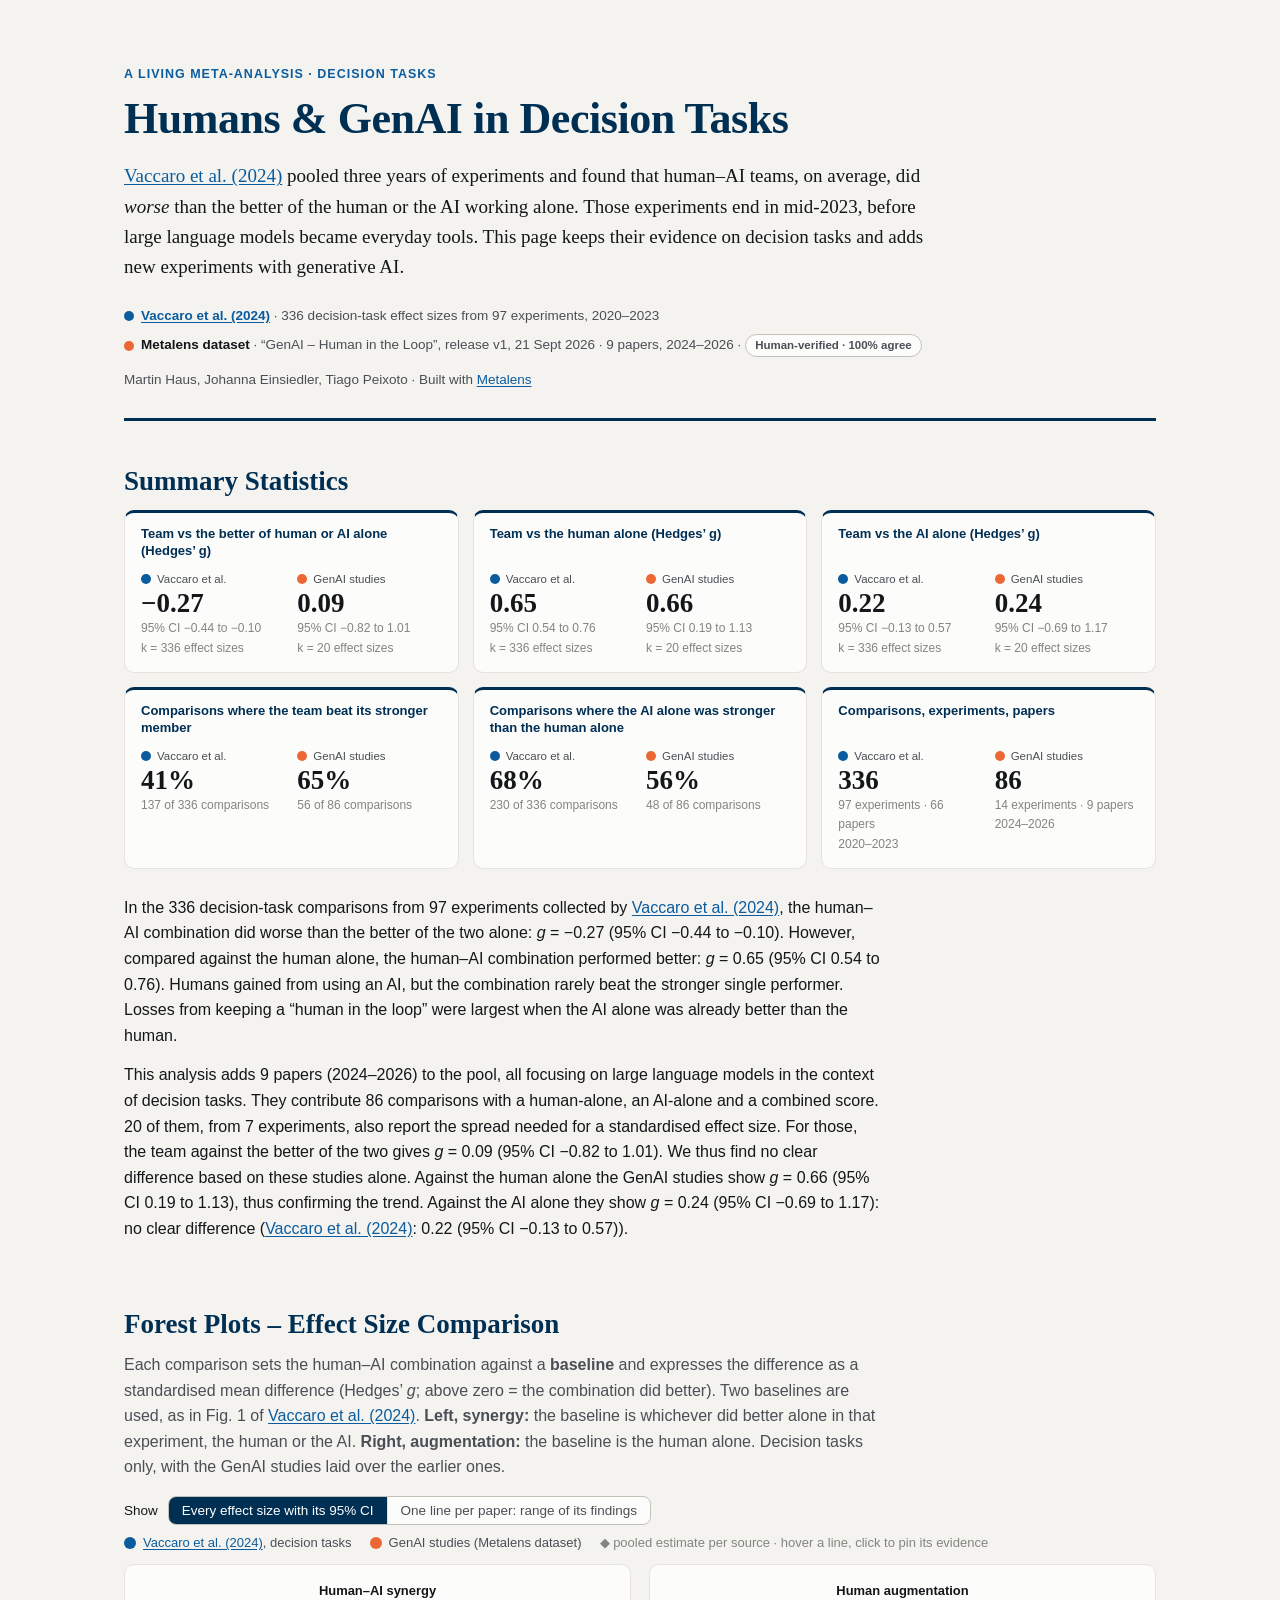
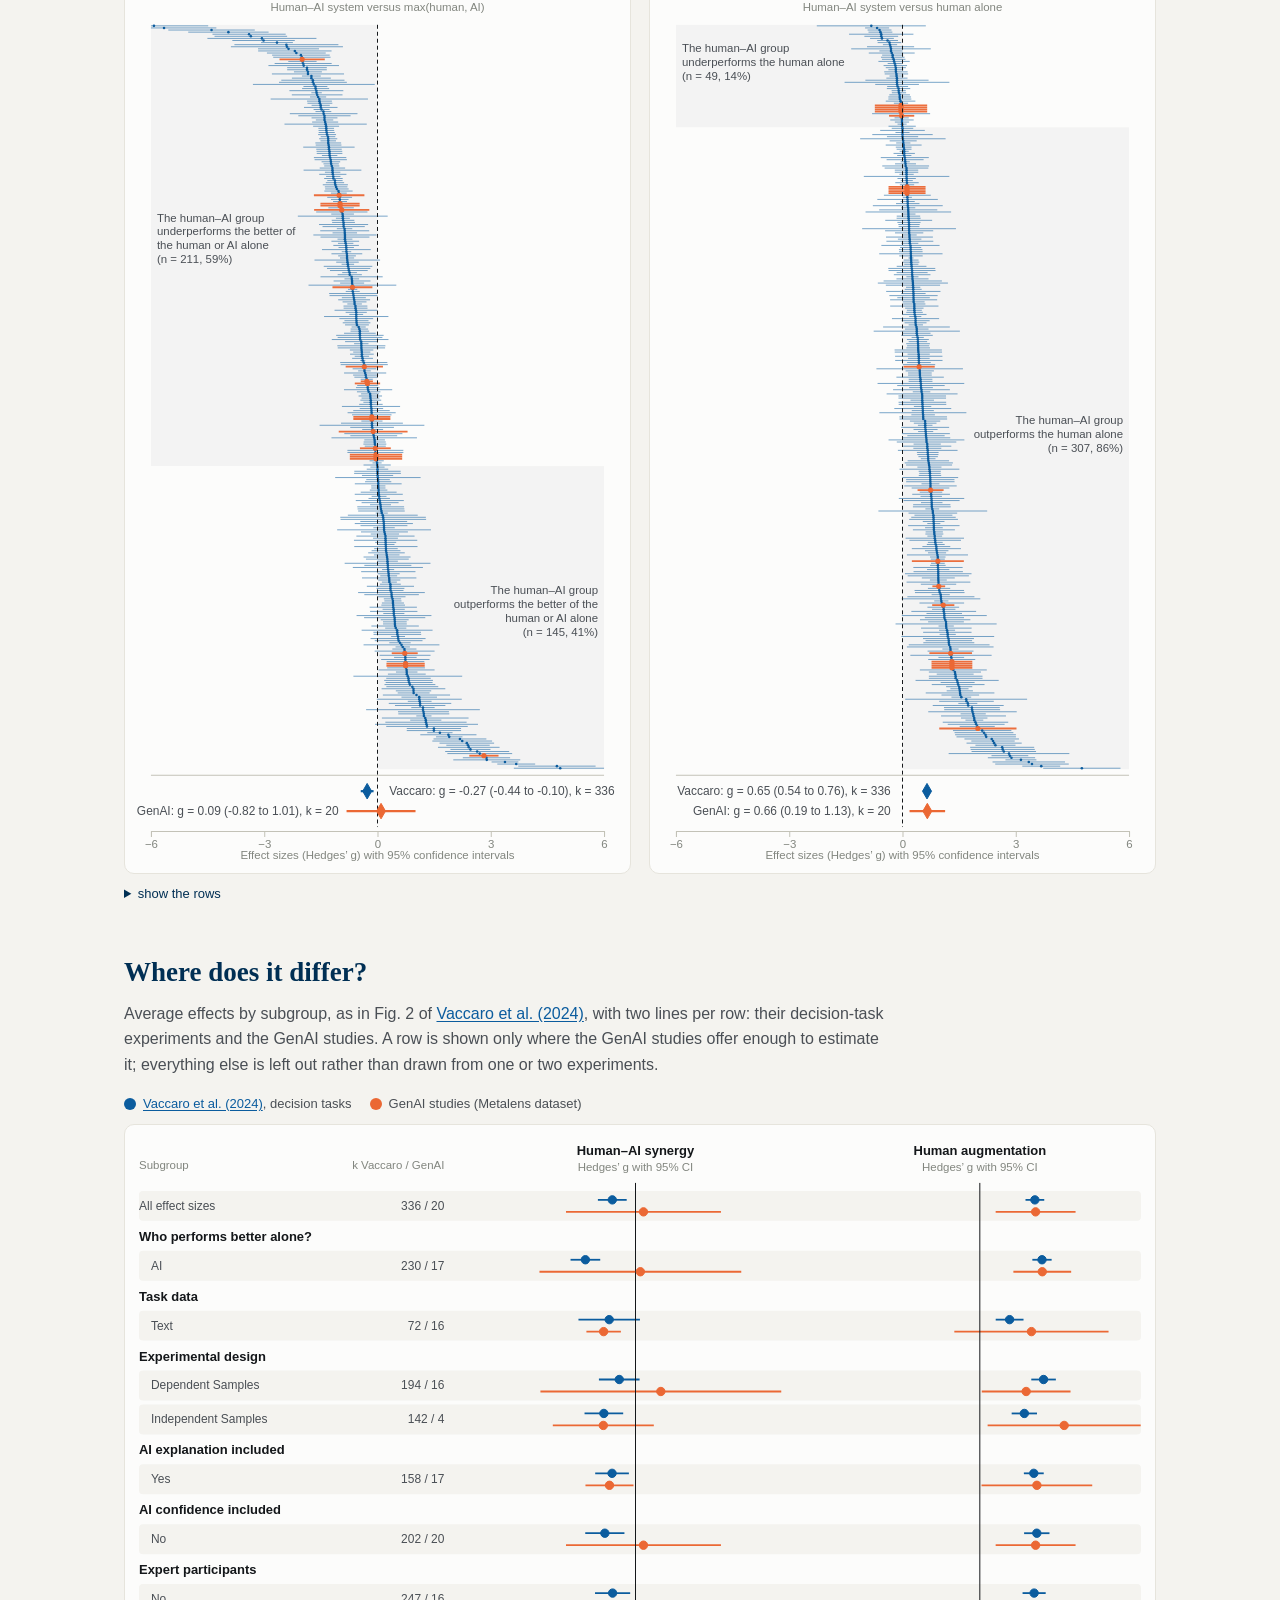
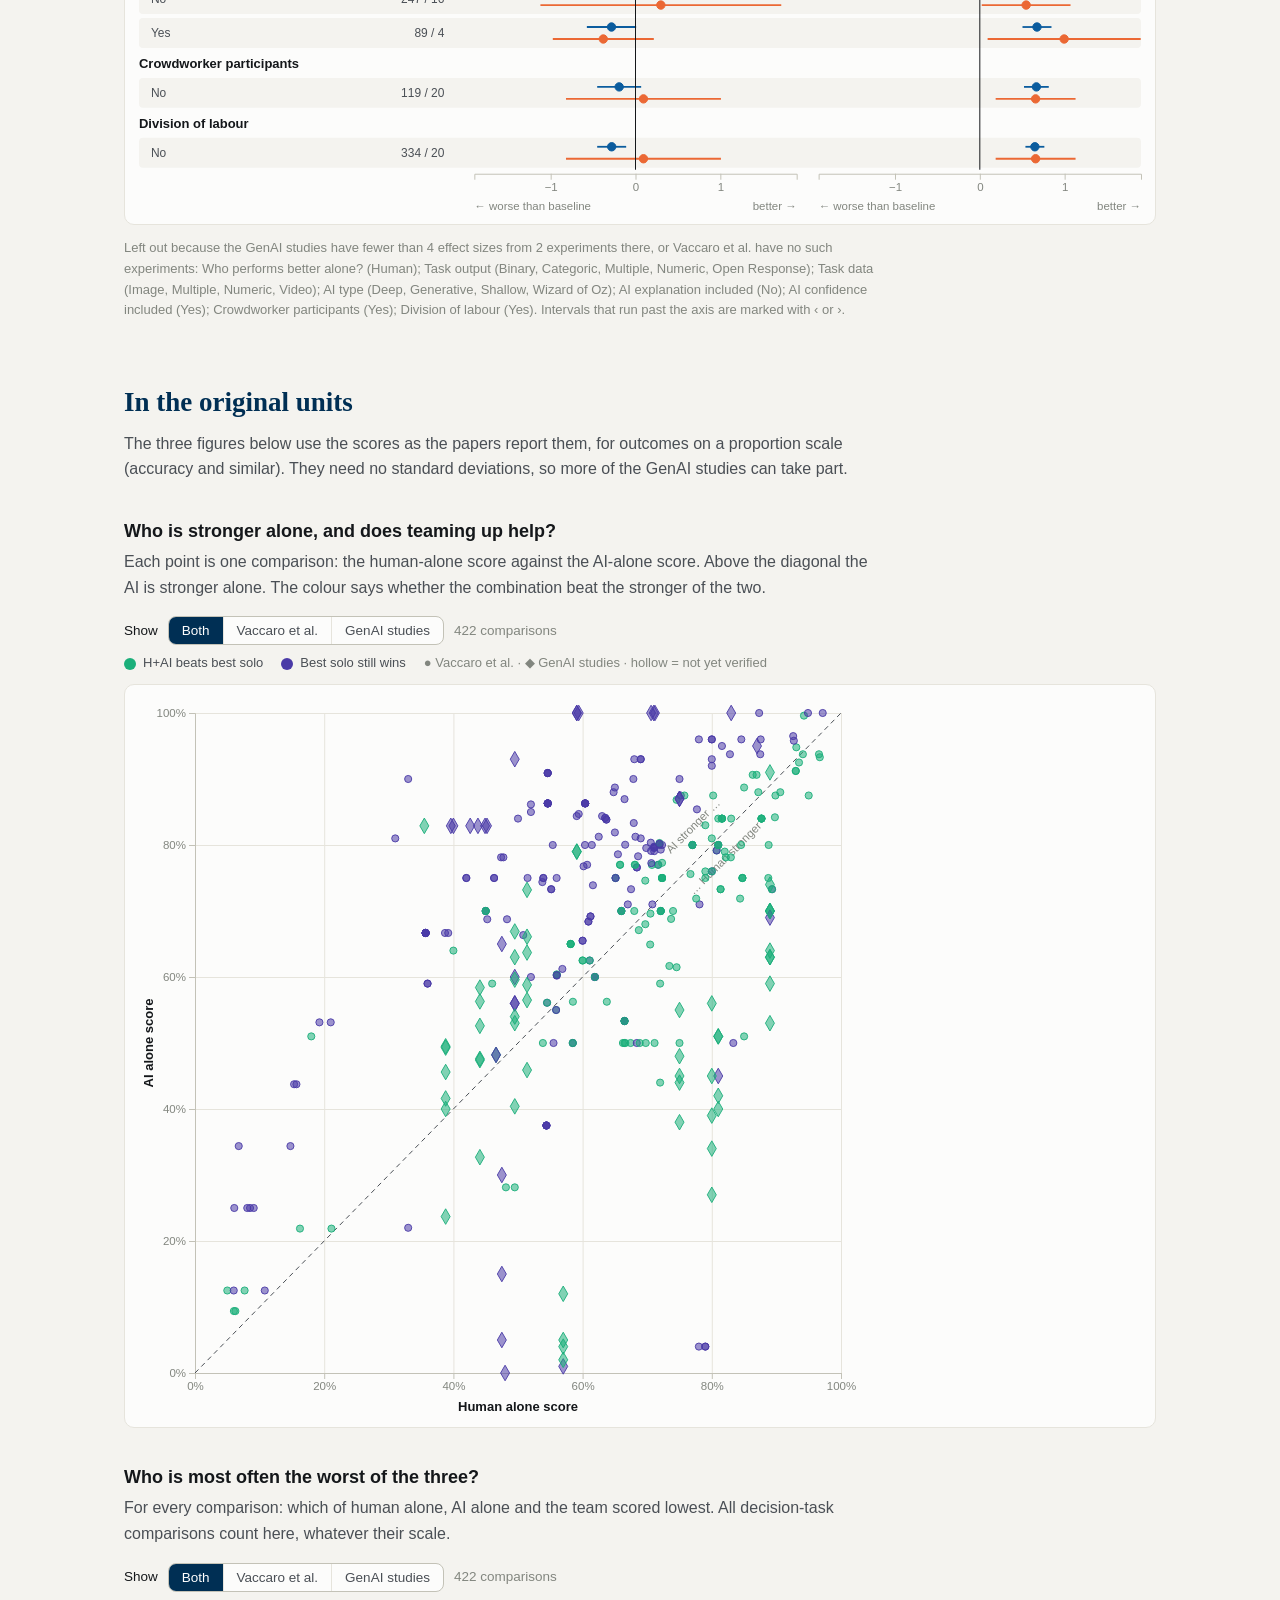
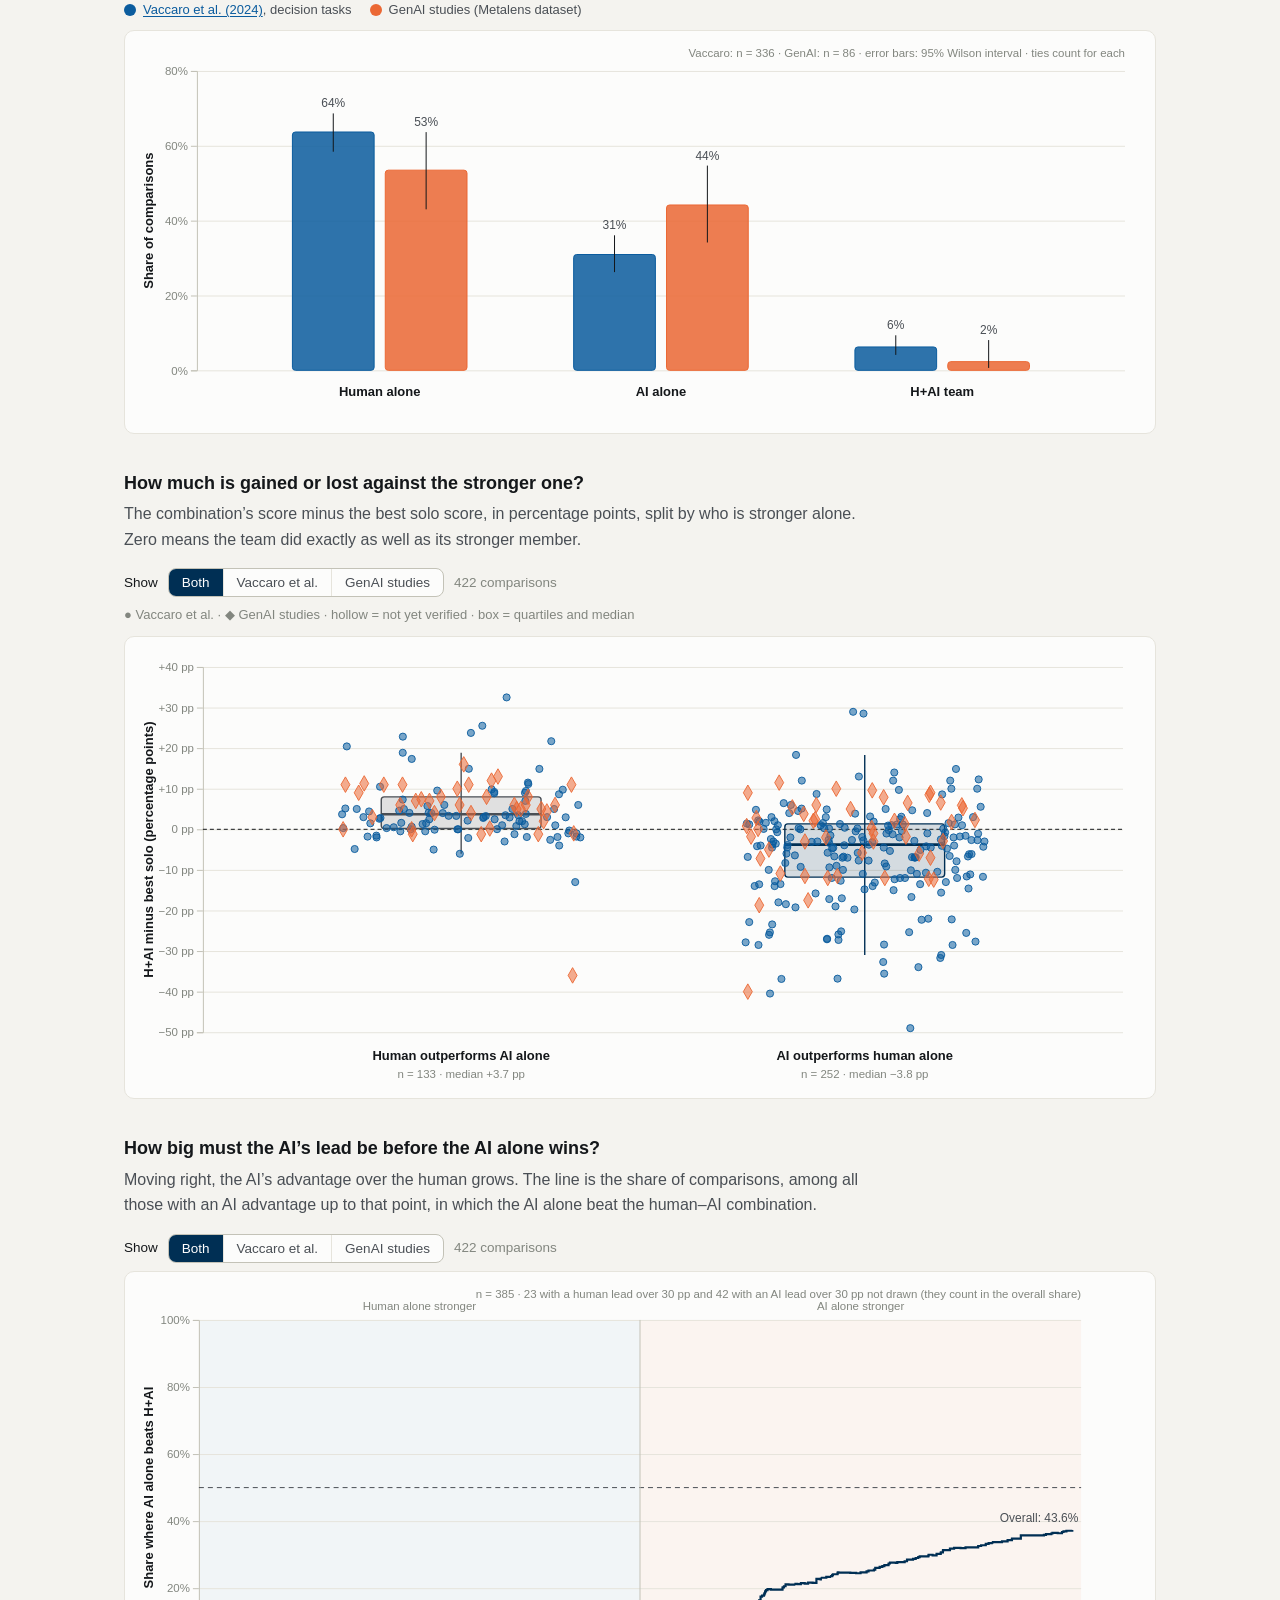
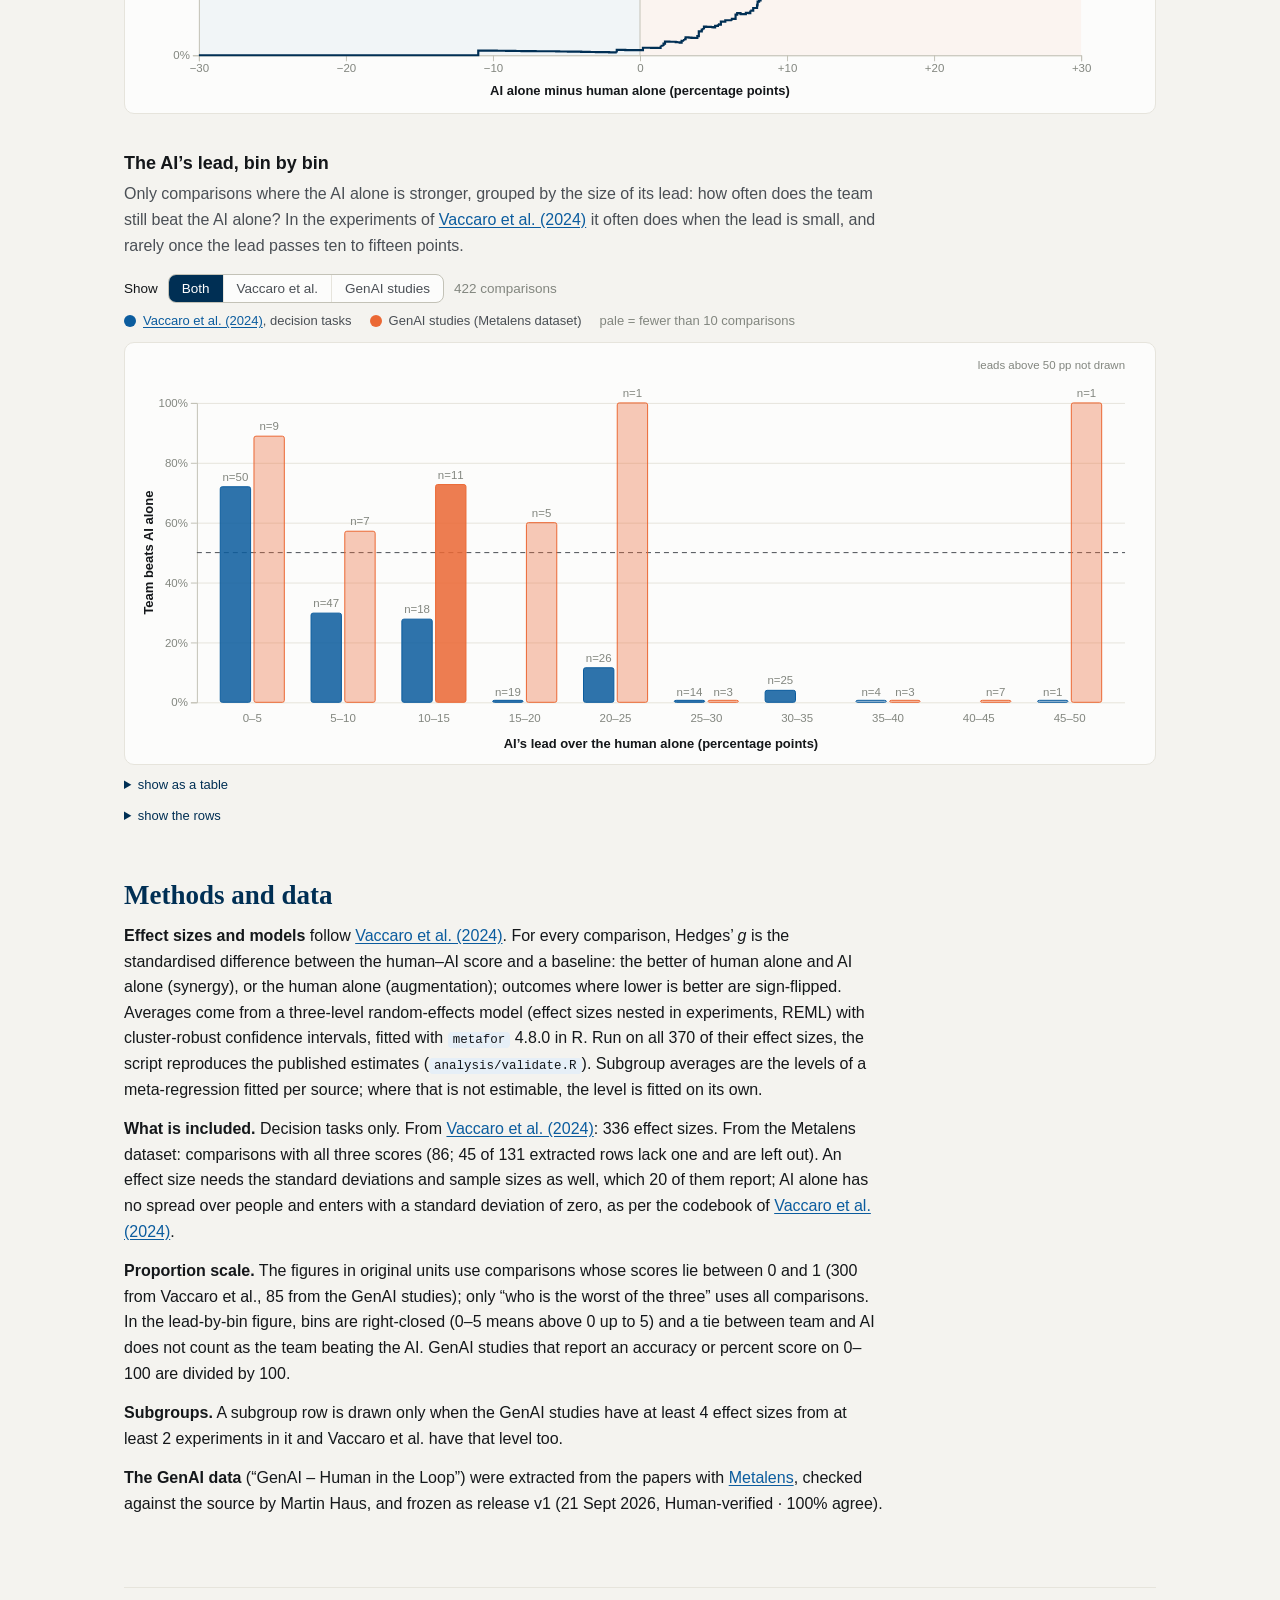
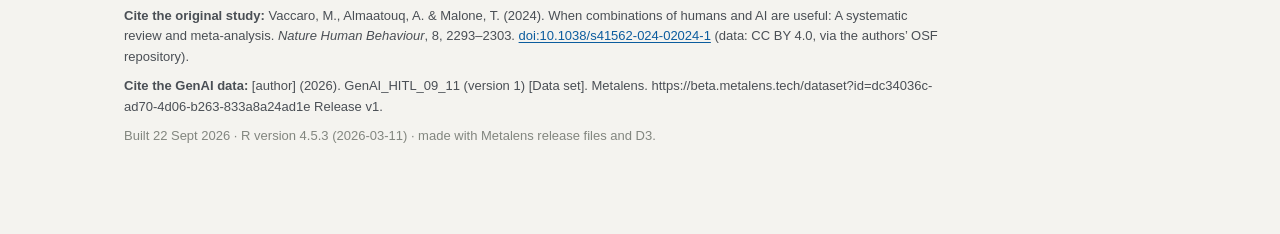
==== index.html @ 3b284c37 "Humans & GenAI in Decision Tasks: living extension of Vaccaro et al. (2024) Static page over a Metal" ====
<!doctype html>
<html lang="en">
<head>
  <meta charset="utf-8"/>
  <meta name="viewport" content="width=device-width, initial-scale=1"/>
  <title>Humans & GenAI in Decision Tasks: a living meta-analysis</title>
  <meta name="description" content="A living extension of Vaccaro, Almaatouq and Malone (2024): when do human–AI combinations beat humans or AI alone in decision tasks?"/>
  <link rel="icon" href="data:,"/>
  <link rel="stylesheet" href="css/style.css"/>
  <script src="lib/d3.v7.min.js"></script>
</head>
<body>
  <main class="page">
    <header class="hero">
      <p class="kicker">A living meta-analysis · decision tasks</p>
      <h1>Humans &amp; GenAI in Decision Tasks</h1>
      <p class="lede"><a href="https://doi.org/10.1038/s41562-024-02024-1" target="_blank" rel="noopener">Vaccaro, Almaatouq and Malone (2024)</a> pooled three years of experiments and found that human–AI teams, on average, did <em>worse</em> than the better of the human or the AI working alone. Those experiments end in mid-2023, before large language models became everyday tools. This page keeps their evidence on decision tasks and adds new experiments with generative AI.</p>
      <div class="dataline" id="dataline"></div>
      <p class="byline" id="byline"></p>
    </header>

    <section id="summary"><h2>Summary Statistics</h2><div class="tiles" id="tiles"></div><div class="prose" id="summary-text"></div></section>

    <section id="sec-forest">
      <h2>Forest Plots – Effect Size Comparison</h2>
      <p class="prose" id="forest-intro"></p>
      <div class="control" id="forest-mode"></div>
      <div class="legend" id="forest-legend"></div>
      <div class="two" id="forest"></div>
      <div id="forest-panel"></div><details class="rows"><summary>show the rows</summary><div id="forest-table"></div></details>
    </section>

    <section id="sec-sub">
      <h2>Where does it differ?</h2>
      <p class="prose">Average effects by subgroup, as in Fig. 2 of <span data-vac></span>, with two lines per row: their decision-task experiments and the GenAI studies. A row is shown only where the GenAI studies offer enough to estimate it; everything else is left out rather than drawn from one or two experiments.</p>
      <div class="legend" id="sub-legend"></div>
      <div id="subgroups"></div><p class="note" id="sub-note"></p>
    </section>

    <section id="sec-desc">
      <h2>In the original units</h2>
      <p class="prose">The three figures below use the scores as the papers report them, for outcomes on a proportion scale (accuracy and similar). They need no standard deviations, so more of the GenAI studies can take part.</p>
      <h3>Who is stronger alone, and does teaming up help?</h3>
      <p class="prose">Each point is one comparison: the human-alone score against the AI-alone score. Above the diagonal the AI is stronger alone. The colour says whether the combination beat the stronger of the two.</p>
      <div class="control" data-source-control></div>
      <div class="legend" id="scatter-legend"></div><div id="scatter"></div><div id="scatter-panel"></div>

      <h3>Who is most often the worst of the three?</h3>
      <p class="prose">For every comparison: which of human alone, AI alone and the team scored lowest. All decision-task comparisons count here, whatever their scale.</p>
      <div class="control" data-source-control></div>
      <div class="legend" id="worst-legend"></div><div id="worst"></div>

      <h3>How much is gained or lost against the stronger one?</h3>
      <p class="prose">The combination’s score minus the best solo score, in percentage points, split by who is stronger alone. Zero means the team did exactly as well as its stronger member.</p>
      <div class="control" data-source-control></div>
      <div class="legend" id="margin-legend"></div><div id="margin"></div><div id="margin-panel"></div>

      <h3>How big must the AI’s lead be before the AI alone wins?</h3>
      <p class="prose">Moving right, the AI’s advantage over the human grows. The line is the share of comparisons, among all those with an AI advantage up to that point, in which the AI alone beat the human–AI combination.</p>
      <div class="control" data-source-control></div>
      <div id="threshold"></div>

      <h3>The AI’s lead, bin by bin</h3>
      <p class="prose">Only comparisons where the AI alone is stronger, grouped by the size of its lead: how often does the team still beat the AI alone? In the experiments of <span data-vac></span> it often does when the lead is small, and rarely once the lead passes ten to fifteen points.</p>
      <div class="control" data-source-control></div>
      <div class="legend" id="bins-legend"></div><div id="bins"></div><details class="rows"><summary>show as a table</summary><div id="bins-table"></div></details>
      <details class="rows"><summary>show the rows</summary><div id="desc-table"></div></details>
    </section>

    <section id="methods"><h2>Methods and data</h2><div class="prose" id="methods-text"></div></section>
    <footer id="foot"></footer>
  </main>
  <script type="module" src="js/main.js"></script>
</body>
</html>
---- css/style.css ----
/* The blues (navy / blue / sky) are the page's accent family: headings, buttons, links, washes, and the
   Vaccaro series. Series colours checked with the dataviz palette validator on this surface:
   source pair  #0b5c9e / #eb6834 (Vaccaro et al. / the GenAI studies)
   outcome pair #1baf7a / #4a3aa7 (team beats best solo / best solo still wins); shape carries the source there */
:root {
  --surface: #fcfcfb; --plane: #f4f3ef; --ink: #14171a; --ink-2: #4a4f55; --muted: #82867f; --grid: #e6e4dc; --axis: #c3c2b7;
  --navy: #002f54; --blue: #0b5c9e; --sky: #a5c8e1; --sky-wash: #e6eff7;
  --vaccaro: var(--blue); --new: #eb6834; --helps: #1baf7a; --loses: #4a3aa7; --accent: var(--navy); --wash: var(--sky-wash);
  --serif: "Iowan Old Style", "Palatino Linotype", Palatino, Georgia, serif;
  --sans: -apple-system, BlinkMacSystemFont, "Segoe UI", Inter, Helvetica, Arial, sans-serif;
}
* { box-sizing: border-box; }
body { margin: 0; background: var(--plane); color: var(--ink); font: 16px/1.6 var(--sans); }
.page { max-width: 1080px; margin: 0 auto; padding: 0 24px 80px; }
.hero { padding: 64px 0 28px; border-bottom: 3px solid var(--navy); }
.byline { margin: 12px 0 0; font-size: 13.5px; color: var(--ink-2); }
.kicker { margin: 0 0 10px; font-size: 12.5px; letter-spacing: .08em; text-transform: uppercase; color: var(--blue); font-weight: 600; }
h1 { font: 600 44px/1.12 var(--serif); margin: 0 0 18px; letter-spacing: -.01em; color: var(--navy); }
h2 { font: 600 27px/1.2 var(--serif); margin: 0 0 12px; color: var(--navy); }
h3 { font: 600 18px/1.3 var(--sans); margin: 38px 0 6px; }
.lede { font: 19px/1.6 var(--serif); max-width: 800px; margin: 0 0 22px; color: var(--ink); }
.prose { max-width: 760px; } .prose p { margin: 0 0 14px; } p.prose { margin: 0 0 16px; color: var(--ink-2); }
section { padding: 44px 0 8px; }
.muted { color: var(--muted); } .note { font-size: 13px; color: var(--muted); max-width: 760px; }
.dataline { display: flex; flex-wrap: wrap; gap: 8px 22px; font-size: 13.5px; color: var(--ink-2); }
.dataline b { color: var(--ink); } .dataline .src { display: inline-flex; align-items: baseline; gap: 7px; }
.dot { display: inline-block; width: 10px; height: 10px; border-radius: 50%; flex: none; align-self: center; }
.badge { display: inline-block; padding: 1px 9px; border-radius: 999px; border: 1px solid var(--axis); font-size: 11.5px; font-weight: 600; color: var(--ink-2); background: var(--surface); }
.tiles { display: grid; grid-template-columns: repeat(auto-fill, minmax(300px, 1fr)); gap: 14px; margin: 8px 0 26px; }
.tile { background: var(--surface); border: 1px solid var(--grid); border-top: 3px solid var(--navy); border-radius: 10px; padding: 12px 16px 14px; }
.tile .l { font-size: 13px; font-weight: 600; color: var(--navy); margin-bottom: 10px; line-height: 1.35; min-height: 2.7em; }
.tile .pair { display: grid; grid-template-columns: 1fr 1fr; gap: 12px; } .tile .who { font-size: 11.5px; color: var(--ink-2); display: flex; align-items: center; gap: 6px; }
.tile .v { font: 600 27px/1.15 var(--serif); font-variant-numeric: tabular-nums; } .tile .u { font-size: 12px; color: var(--muted); font-variant-numeric: tabular-nums; }
.legend { display: flex; flex-wrap: wrap; gap: 6px 18px; font-size: 13px; color: var(--ink-2); margin: 4px 0 10px; } .legend span { display: inline-flex; align-items: center; gap: 7px; }
.sw { width: 12px; height: 12px; border-radius: 50%; display: inline-block; } .sw.dia { border-radius: 1px; transform: rotate(45deg) scale(.85); }
.two { display: grid; grid-template-columns: 1fr 1fr; gap: 18px; } @media (max-width: 860px) { .two { grid-template-columns: 1fr; } h1 { font-size: 34px; } }
.card, #scatter, #margin, #threshold, #worst, #bins, #subgroups, .two > div { background: var(--surface); border: 1px solid var(--grid); border-radius: 10px; padding: 14px 14px 8px; }
.control { display: flex; flex-wrap: wrap; align-items: center; gap: 10px; margin: 6px 0 8px; font-size: 13.5px; }
.seg { display: inline-flex; border: 1px solid var(--axis); border-radius: 8px; overflow: hidden; background: var(--surface); }
.seg button { border: none; background: none; padding: 6px 13px; font: 13.5px var(--sans); color: var(--ink-2); cursor: pointer; border-left: 1px solid var(--grid); } .seg button:first-child { border-left: none; }
.seg button[aria-pressed="true"] { background: var(--navy); color: #fff; } .seg button:hover:not([aria-pressed="true"]) { background: var(--sky-wash); } .seg button:focus-visible { outline: 2px solid var(--vaccaro); outline-offset: -2px; }

/* figures */
.fig text { font: 12px var(--sans); fill: var(--ink-2); } .fig .ttl { font-weight: 600; fill: var(--ink); font-size: 13px; } .fig .sub { fill: var(--muted); font-size: 11.5px; }
.fig .ax path, .fig .ax line { stroke: var(--axis); } .fig .ax text { fill: var(--muted); font-size: 11.5px; } .fig .grid line { stroke: var(--grid); } .fig .grid path { stroke: none; }
.fig .zero { stroke: var(--ink); stroke-dasharray: 4 3; stroke-width: 1; } .fig .ref { stroke: var(--ink-2); stroke-dasharray: 5 4; }
.fig .zone { fill: var(--ink); opacity: .035; } .fig .zone-label { fill: var(--ink-2); font-size: 11.5px; }
.src-vaccaro { stroke: var(--vaccaro); fill: var(--vaccaro); } .src-new { stroke: var(--new); fill: var(--new); }
.fig .ci { stroke-width: 1; opacity: .55; fill: none; } .fig .ci.src-new { stroke-width: 1.8; opacity: .95; } .fig .pt { stroke: none; }
.fig .pooled { stroke-width: 2.2; fill: none; } .fig .band { fill: var(--plane); }
.out-helps { fill: var(--helps); stroke: var(--helps); } .out-loses { fill: var(--loses); stroke: var(--loses); }
.fig .pt2 { fill-opacity: .55; stroke-width: 1; stroke-opacity: .9; } .fig .unverified { fill: var(--surface) !important; fill-opacity: 1; stroke-dasharray: 2 1.5; }
.fig .box { fill-opacity: .16; stroke-width: 1.4; } .fig .jit { fill-opacity: .5; stroke: none; } .fig .line { fill: none; stroke: var(--navy); stroke-width: 2.2; }
.fig .half-h { fill: var(--vaccaro); opacity: .045; } .fig .half-a { fill: var(--new); opacity: .05; }
.ml-mark { cursor: pointer; outline: none; } .ml-mark.hover, .ml-mark:focus-visible { stroke: var(--ink) !important; stroke-width: 2 !important; stroke-opacity: 1 !important; opacity: 1 !important; }
.fig .hit { fill: transparent; cursor: crosshair; } .fig .hl { stroke: var(--ink); stroke-width: 1; opacity: .5; pointer-events: none; }

/* tooltip + pinned evidence (metalens-dash.js) */
.ml-tip { position: fixed; z-index: 50; max-width: 380px; background: var(--ink); color: #fff; border-radius: 8px; padding: 10px 12px; font: 12.5px/1.45 var(--sans); box-shadow: 0 6px 22px rgba(0,0,0,.25); pointer-events: none; }
.ml-vals { display: flex; flex-wrap: wrap; gap: 4px 14px; margin-bottom: 6px; font-variant-numeric: tabular-nums; font-weight: 600; } .ml-slot { font-weight: 400; opacity: .7; margin-right: 3px; }
.ml-title { font-weight: 600; } .ml-sub { opacity: .8; } .ml-meta { margin-top: 4px; opacity: .9; } .ml-where { display: block; margin-top: 7px; opacity: .7; font-size: 11.5px; }
.ml-quote { font-style: italic; margin-top: 2px; } .ml-quote mark { background: #f6d860; color: #14171a; font-style: normal; font-weight: 700; padding: 0 2px; border-radius: 2px; }
.ml-note { margin-top: 7px; opacity: .7; font-size: 11.5px; } .ml-hint { margin-top: 7px; opacity: .55; font-size: 11px; }
.ml-pill { display: inline-block; padding: 0 7px; border-radius: 999px; border: 1px solid rgba(255,255,255,.4); font-size: 11px; }
.ml-panel { position: relative; margin: 12px 0 0; background: var(--ink); color: #fff; border-radius: 10px; padding: 14px 40px 14px 16px; font: 13.5px/1.5 var(--sans); }
.ml-panel .ml-quote { font-size: 14px; } .ml-x { position: absolute; right: 10px; top: 8px; border: none; background: none; color: #fff; opacity: .6; cursor: pointer; font-size: 15px; } .ml-x:hover { opacity: 1; }

details.rows { margin: 10px 0 0; font-size: 13px; } details.rows summary { cursor: pointer; color: var(--accent); }
.tbl { max-height: 420px; overflow: auto; border: 1px solid var(--grid); border-radius: 8px; margin-top: 8px; background: var(--surface); }
.tbl table { border-collapse: collapse; width: 100%; font-size: 12.5px; } .tbl th, .tbl td { text-align: left; padding: 6px 10px; border-top: 1px solid var(--grid); vertical-align: top; }
.tbl thead th { position: sticky; top: 0; background: var(--surface); border-top: none; color: var(--muted); font-weight: 600; white-space: nowrap; } .tbl td.n { font-variant-numeric: tabular-nums; white-space: nowrap; }
footer { margin-top: 48px; padding-top: 18px; border-top: 1px solid var(--grid); font-size: 13px; color: var(--ink-2); } footer p { margin: 0 0 8px; max-width: 820px; }
a { color: var(--blue); text-underline-offset: 2px; } a:hover { color: var(--navy); } code { font: 12.5px ui-monospace, Menlo, monospace; background: var(--wash); padding: 1px 5px; border-radius: 4px; }
@media print { .control, details.rows, .ml-tip { display: none !important; } body { background: #fff; } section { break-inside: avoid; } }

.legend em { font-style: normal; }
.stale { padding: 10px 12px; border-radius: 8px; background: #fff4e0; border: 1px solid #eb6834; font-size: 14px; }
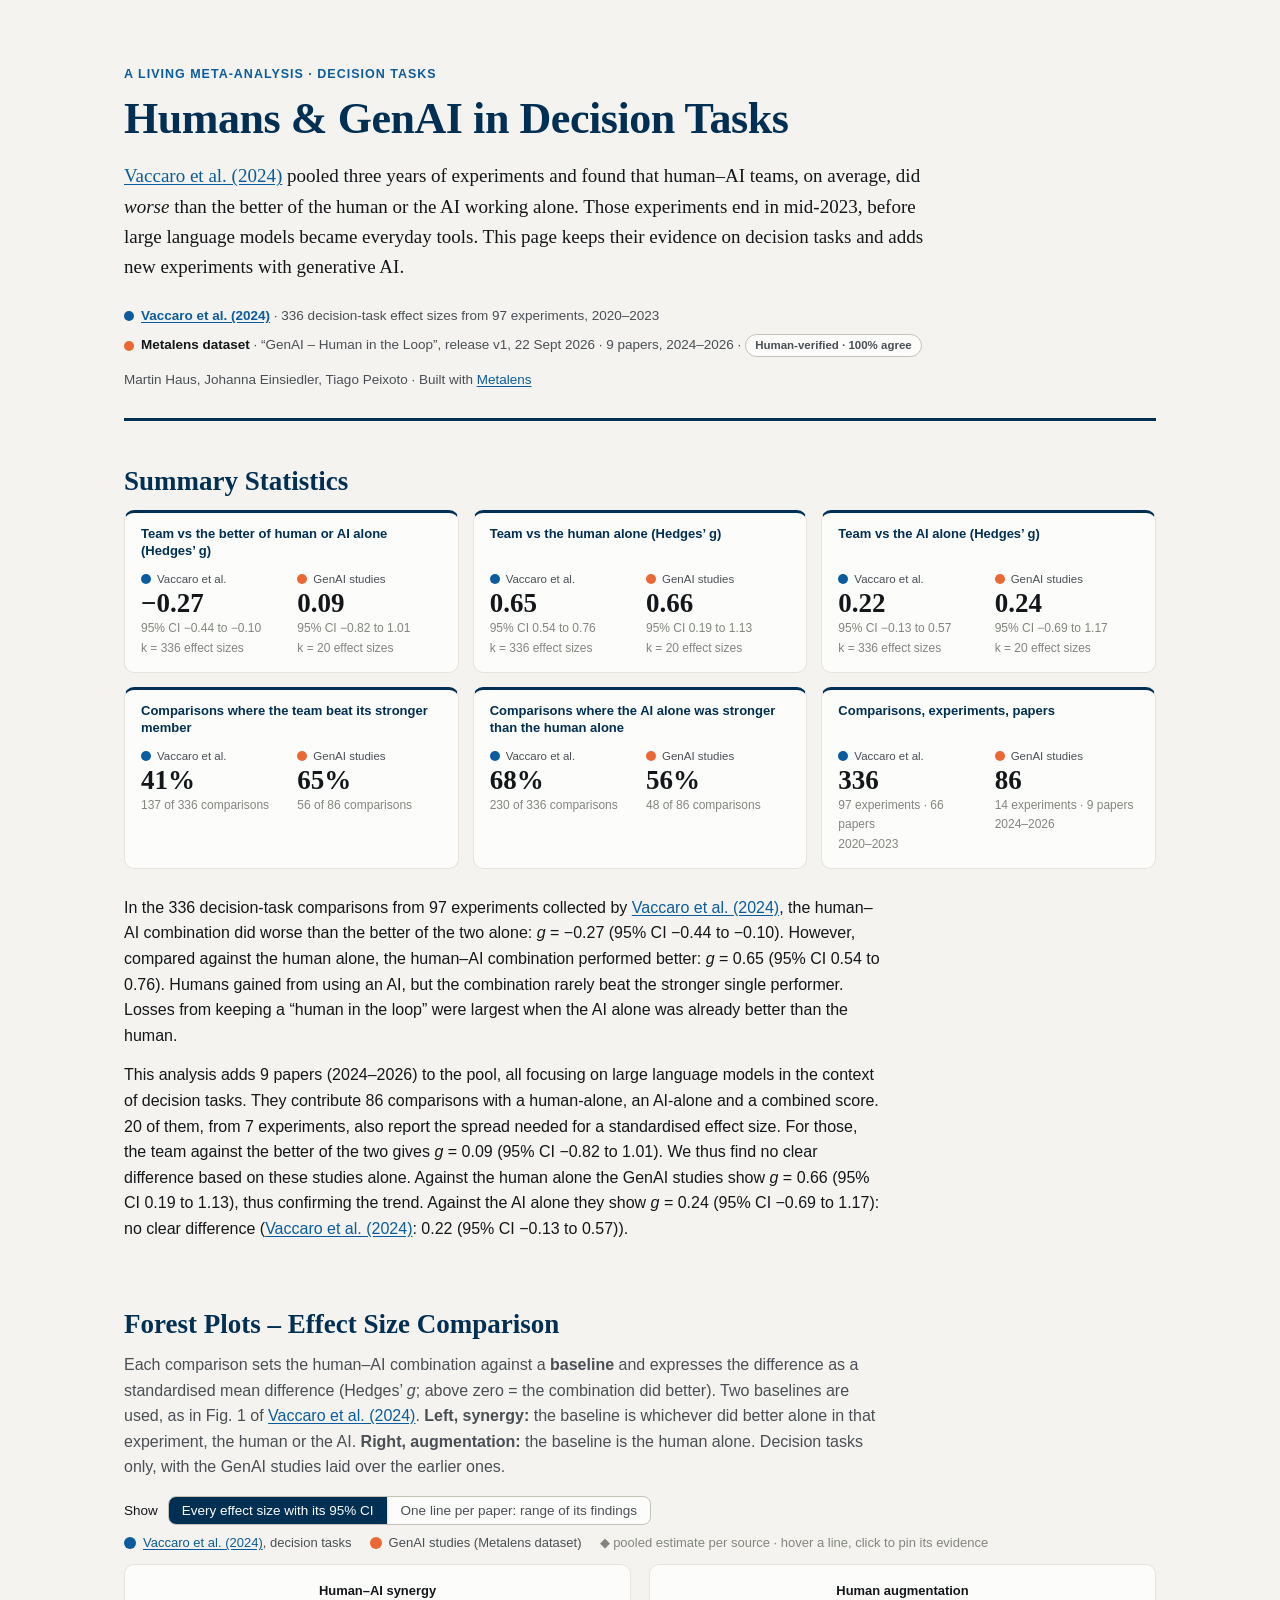
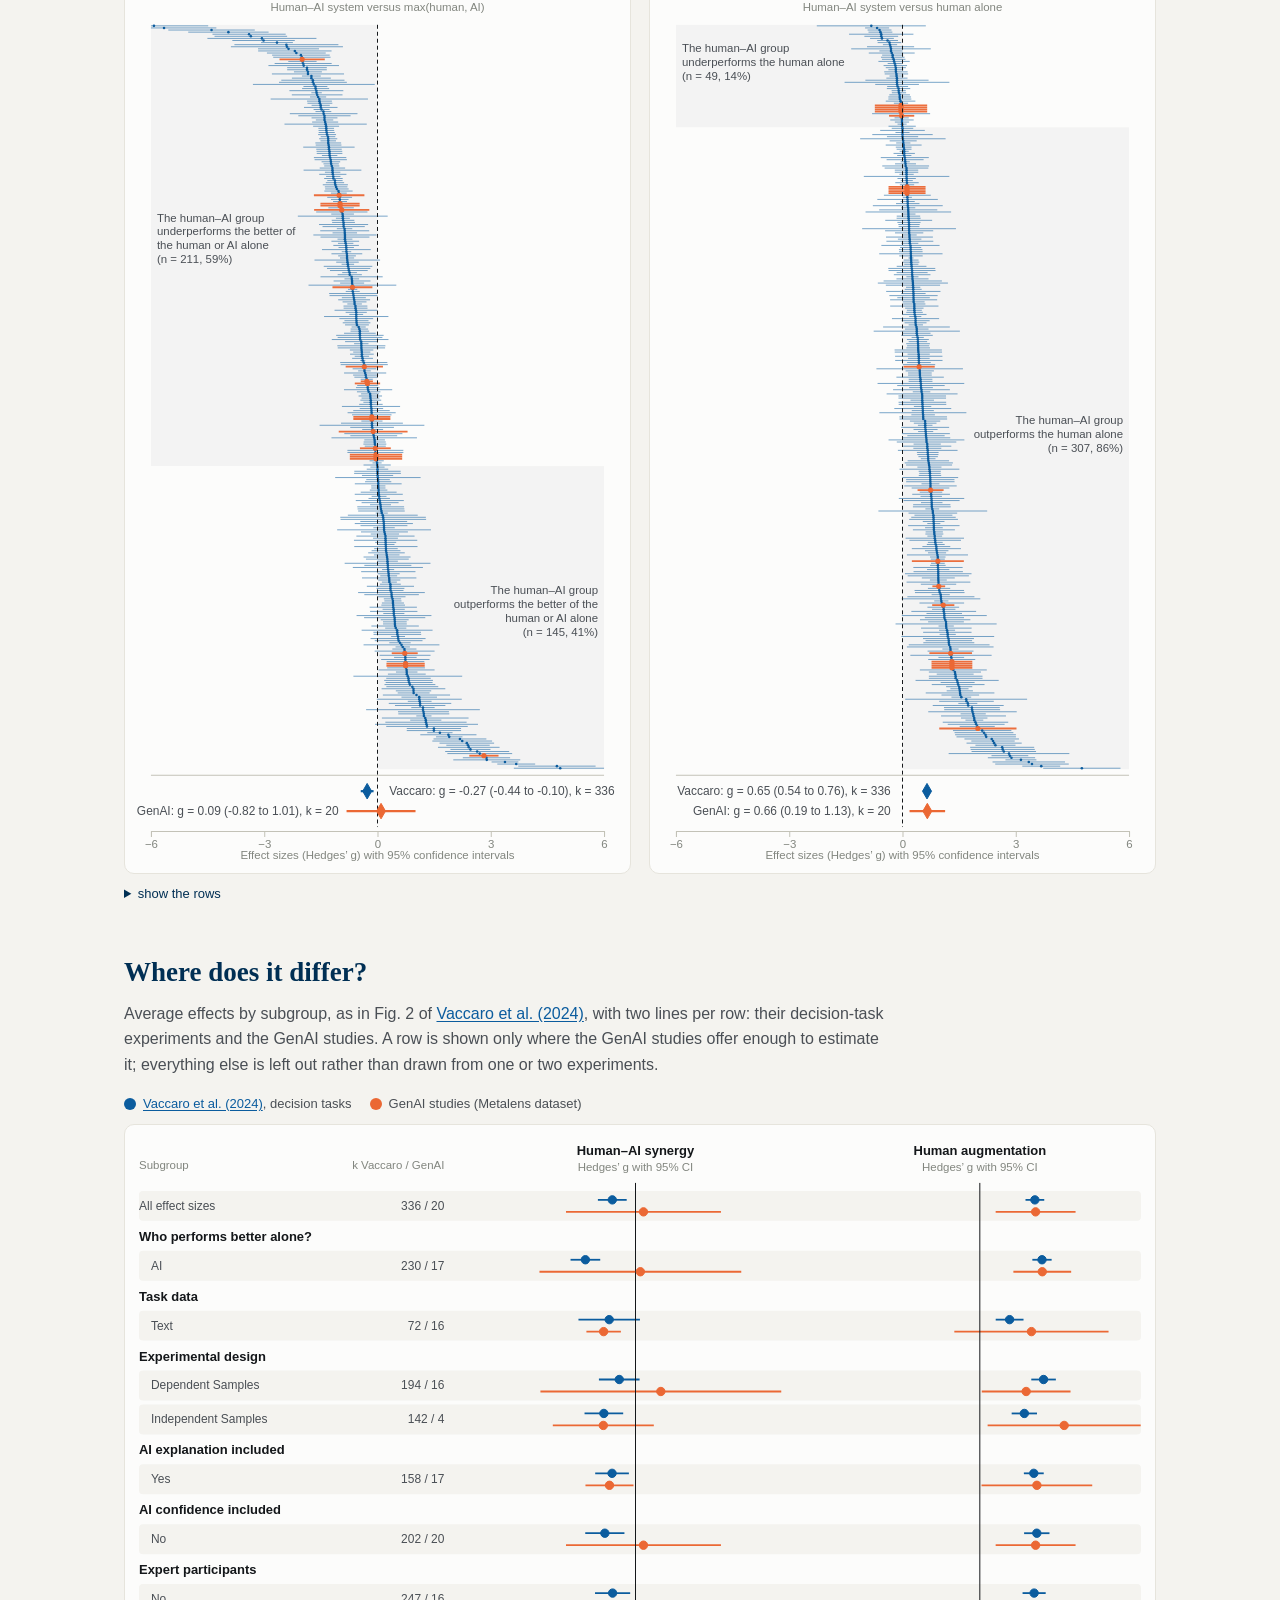
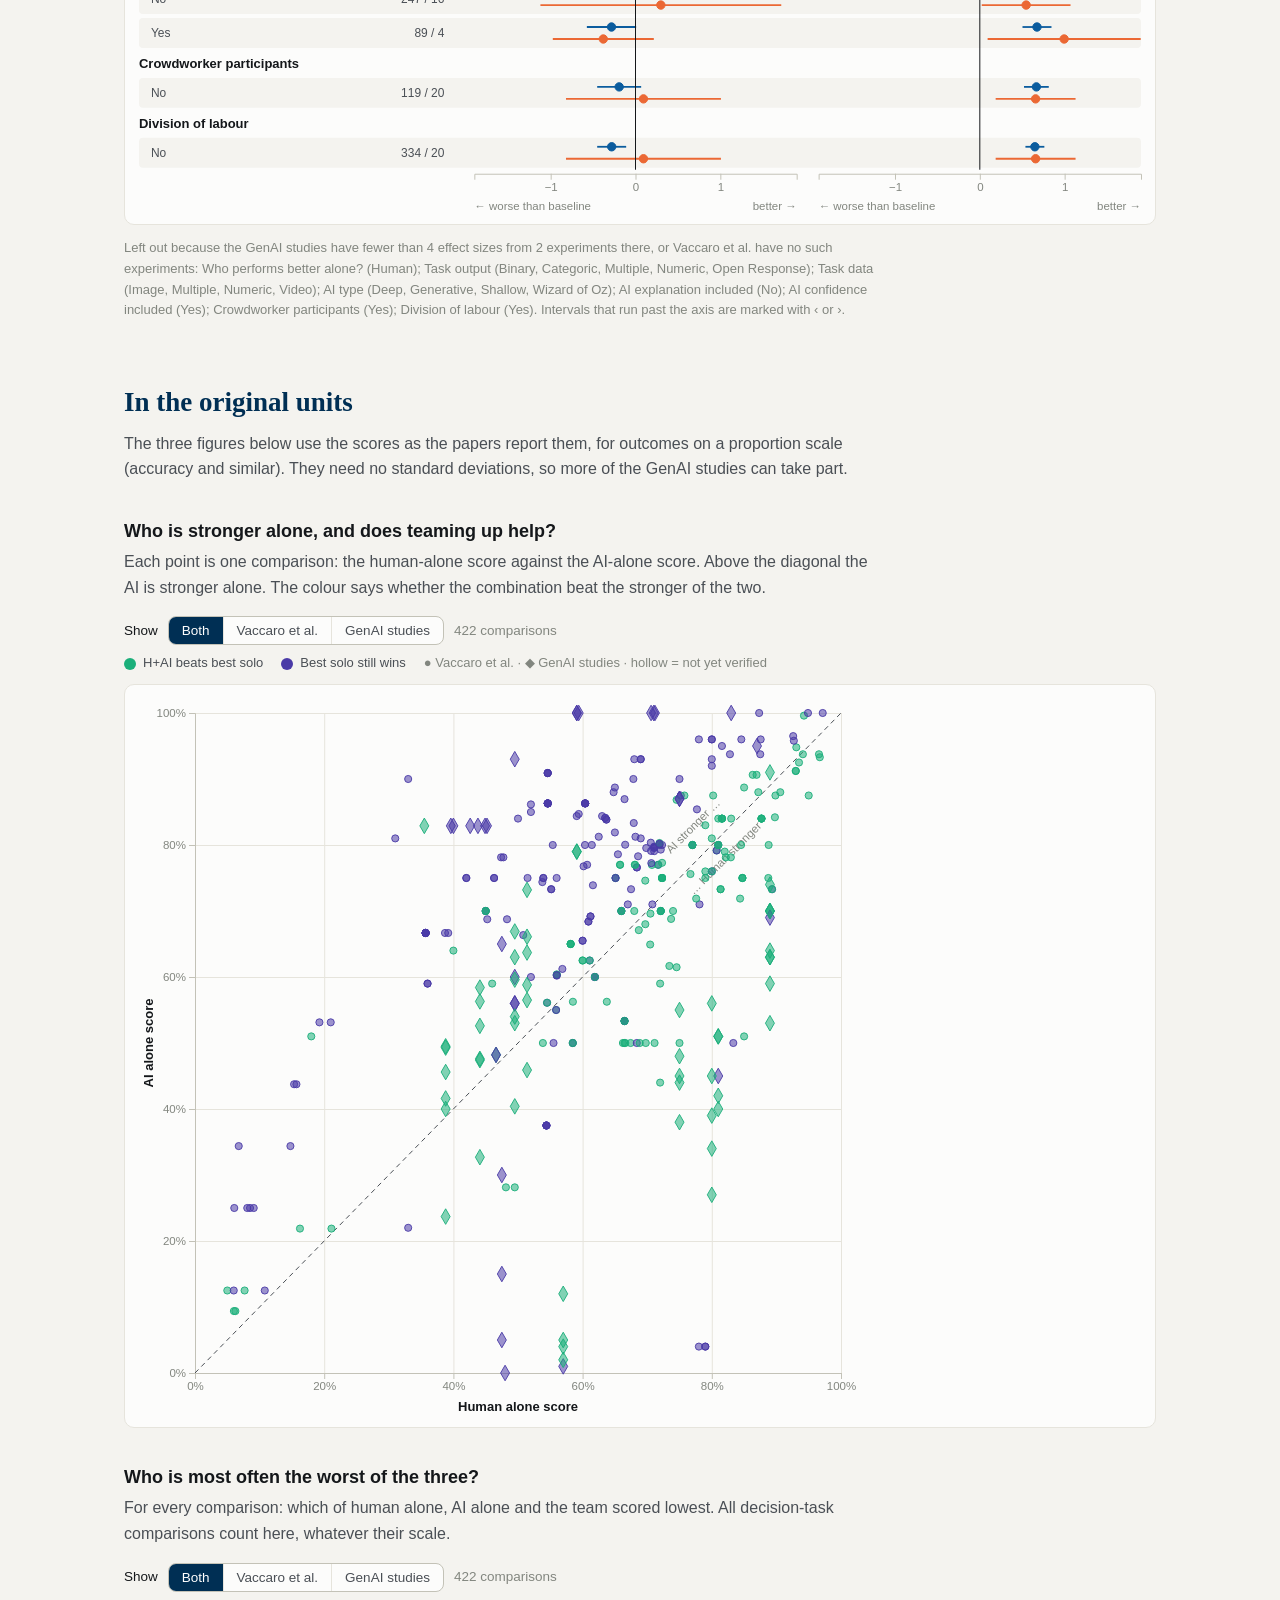
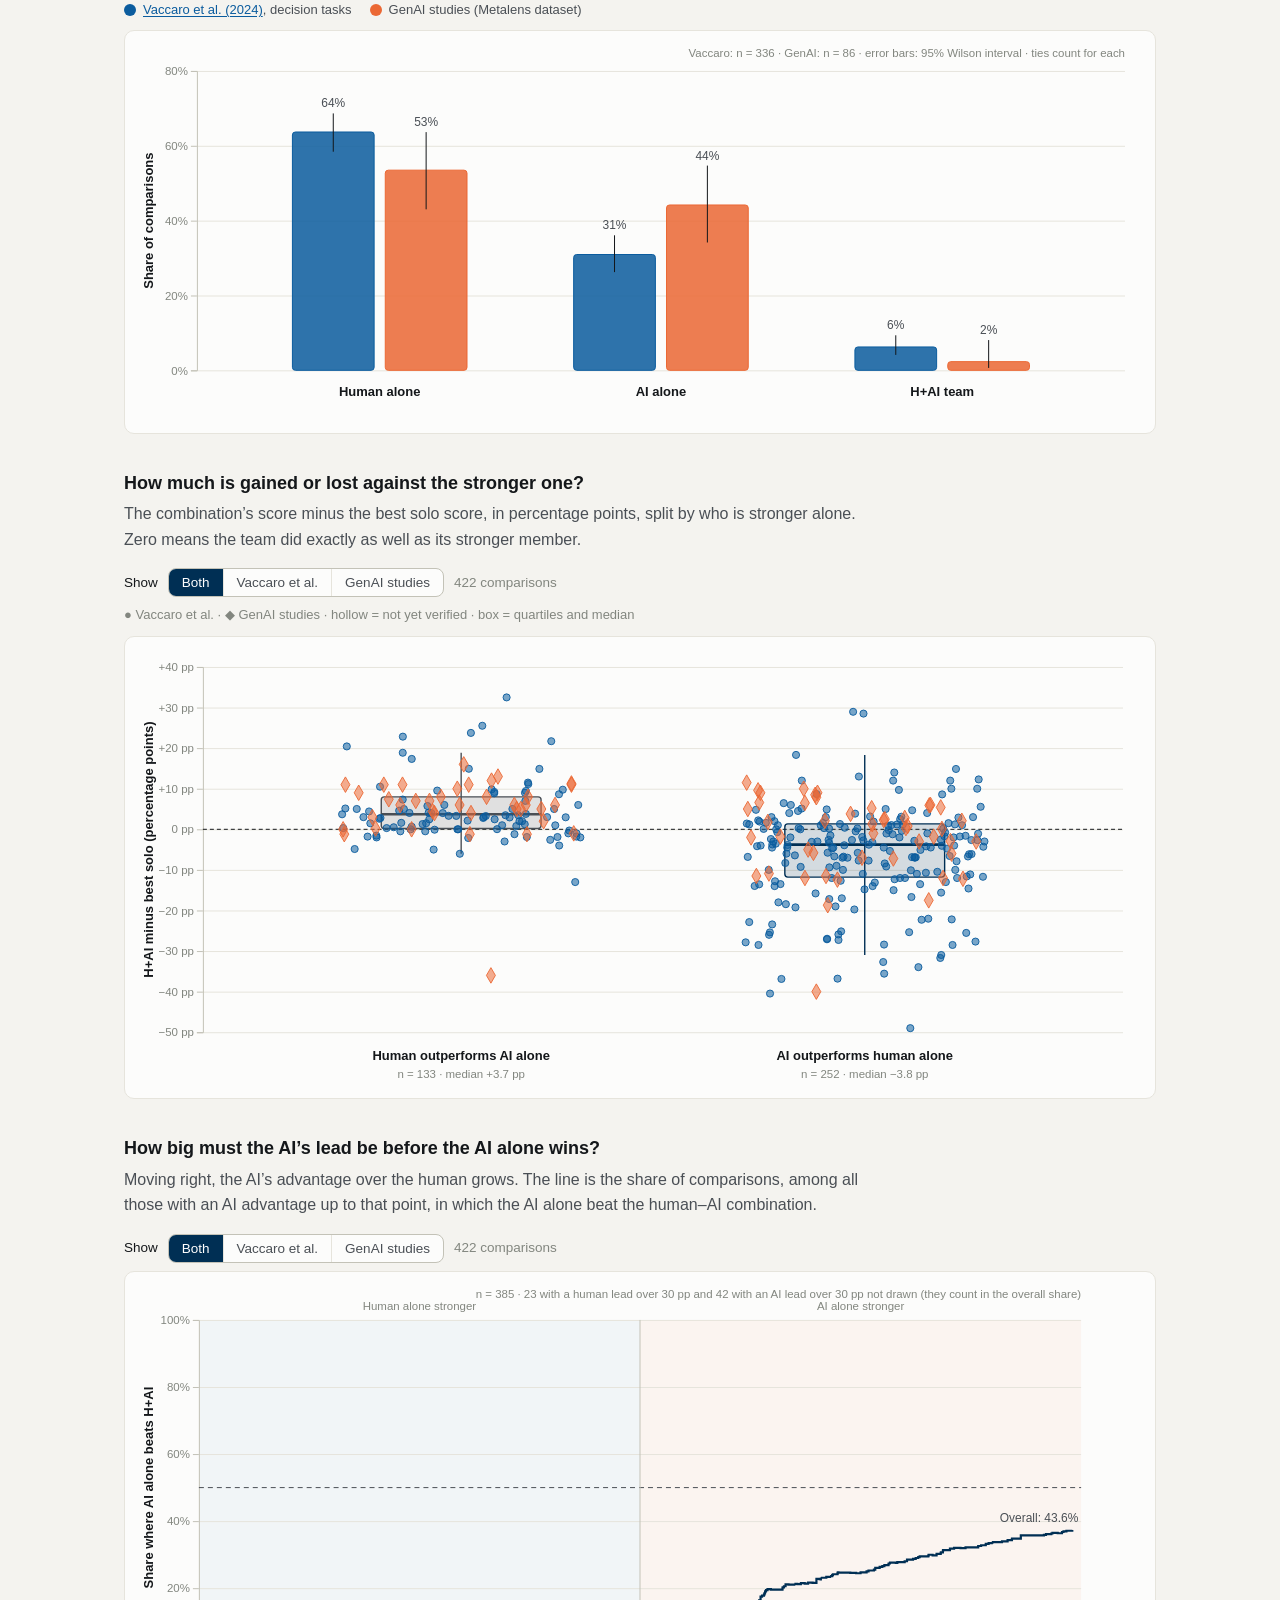
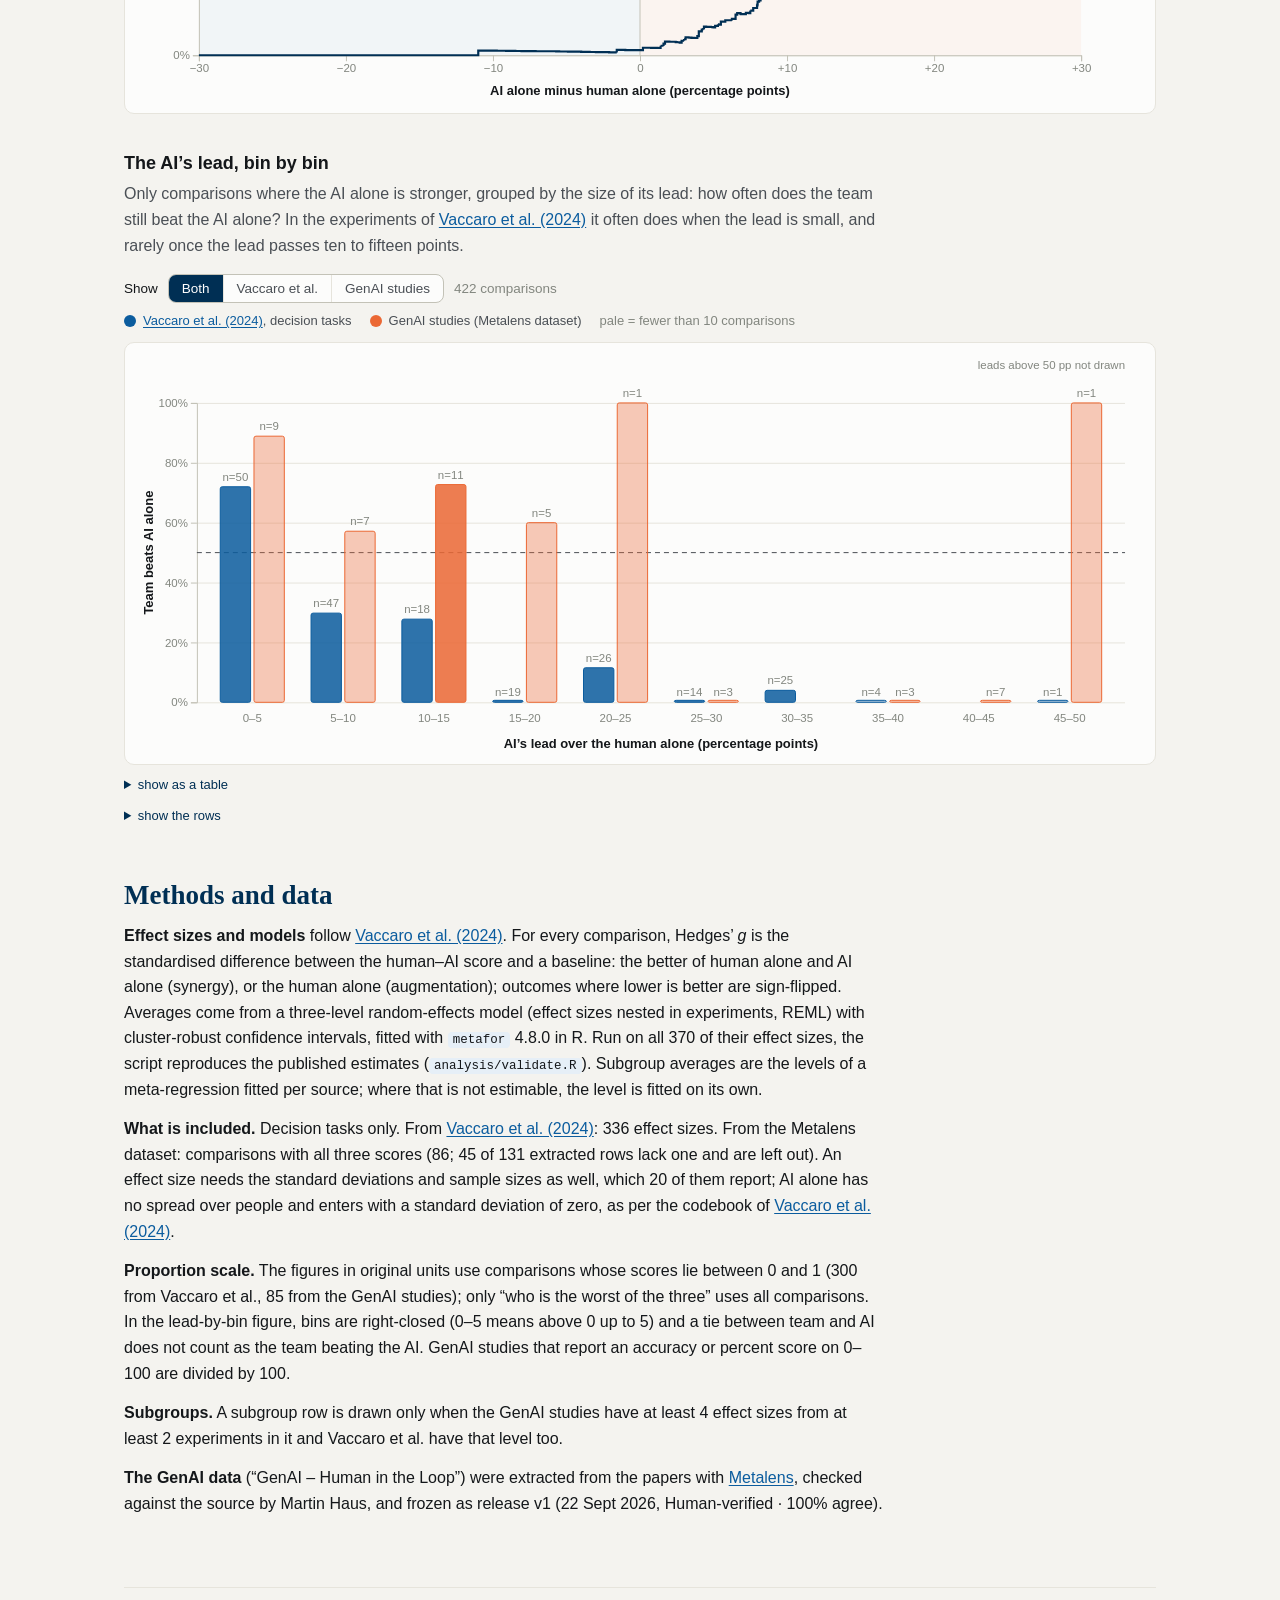
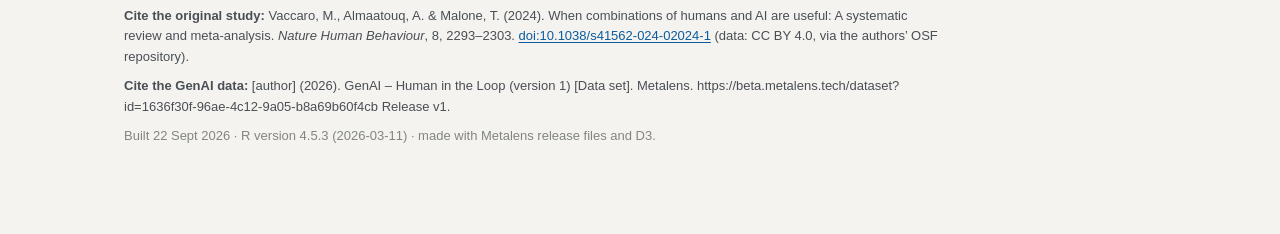
==== commit a95b0a6d: "preview.png and description for link previews and the Metalens Dashboards page" ====
--- a/index.html
+++ b/index.html
@@ -4,6 +4,7 @@
   <meta charset="utf-8"/>
   <meta name="viewport" content="width=device-width, initial-scale=1"/>
   <title>Humans & GenAI in Decision Tasks: a living meta-analysis</title>
+  <meta property="og:image" content="preview.png"/>
   <meta name="description" content="A living extension of Vaccaro, Almaatouq and Malone (2024): when do human–AI combinations beat humans or AI alone in decision tasks?"/>
   <link rel="icon" href="data:,"/>
   <link rel="stylesheet" href="css/style.css"/>
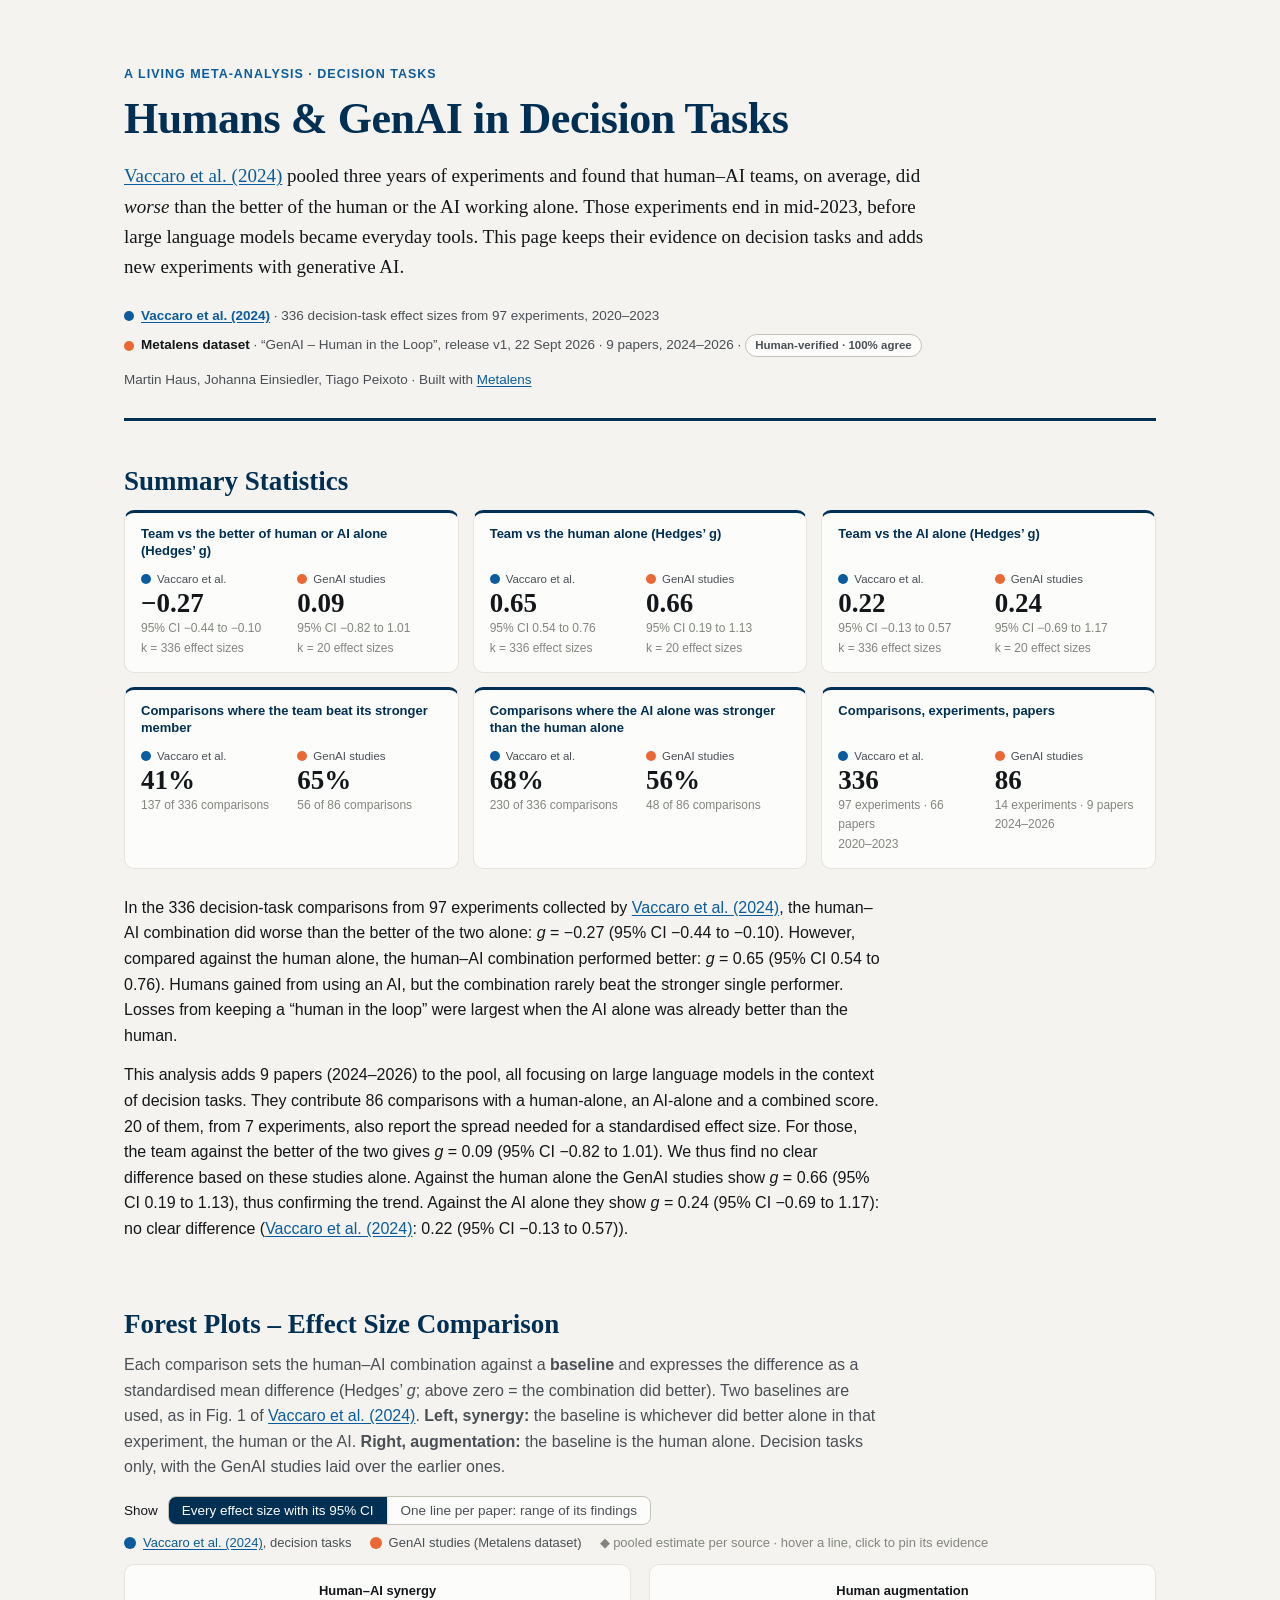
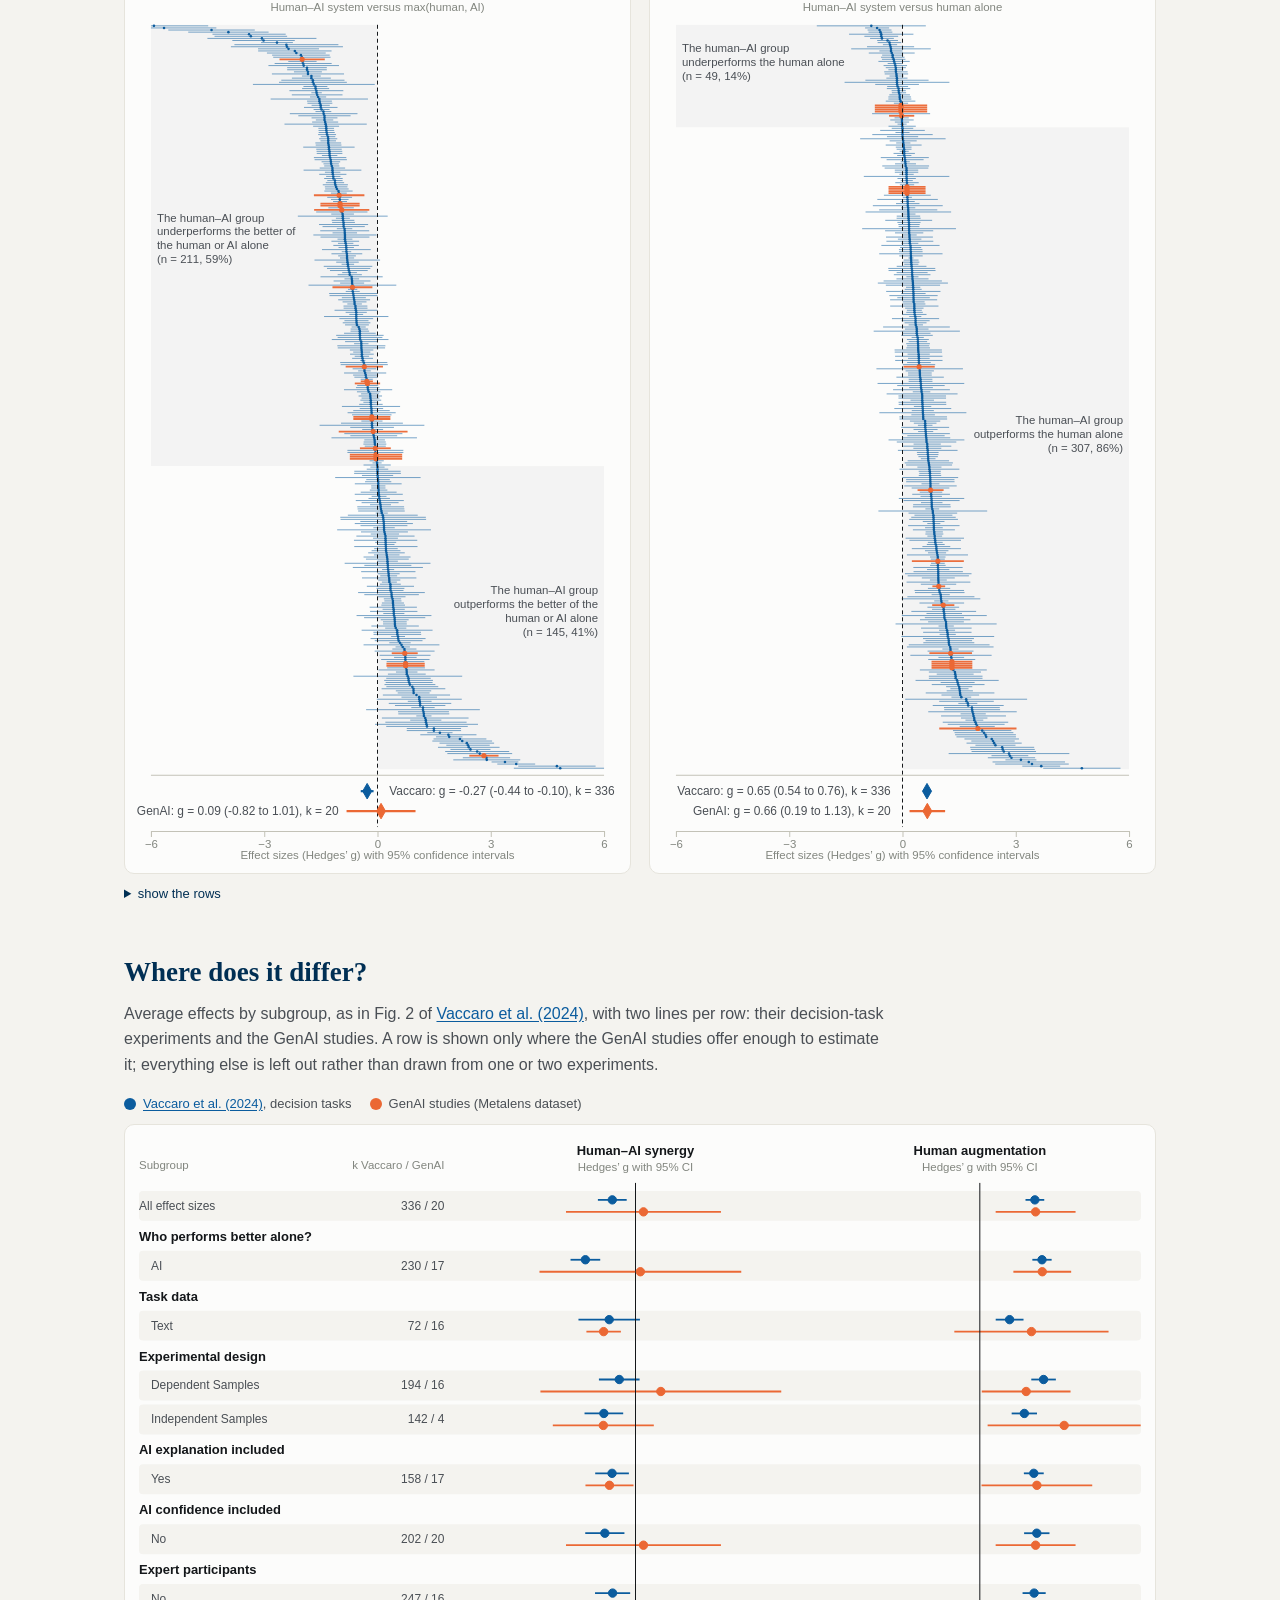
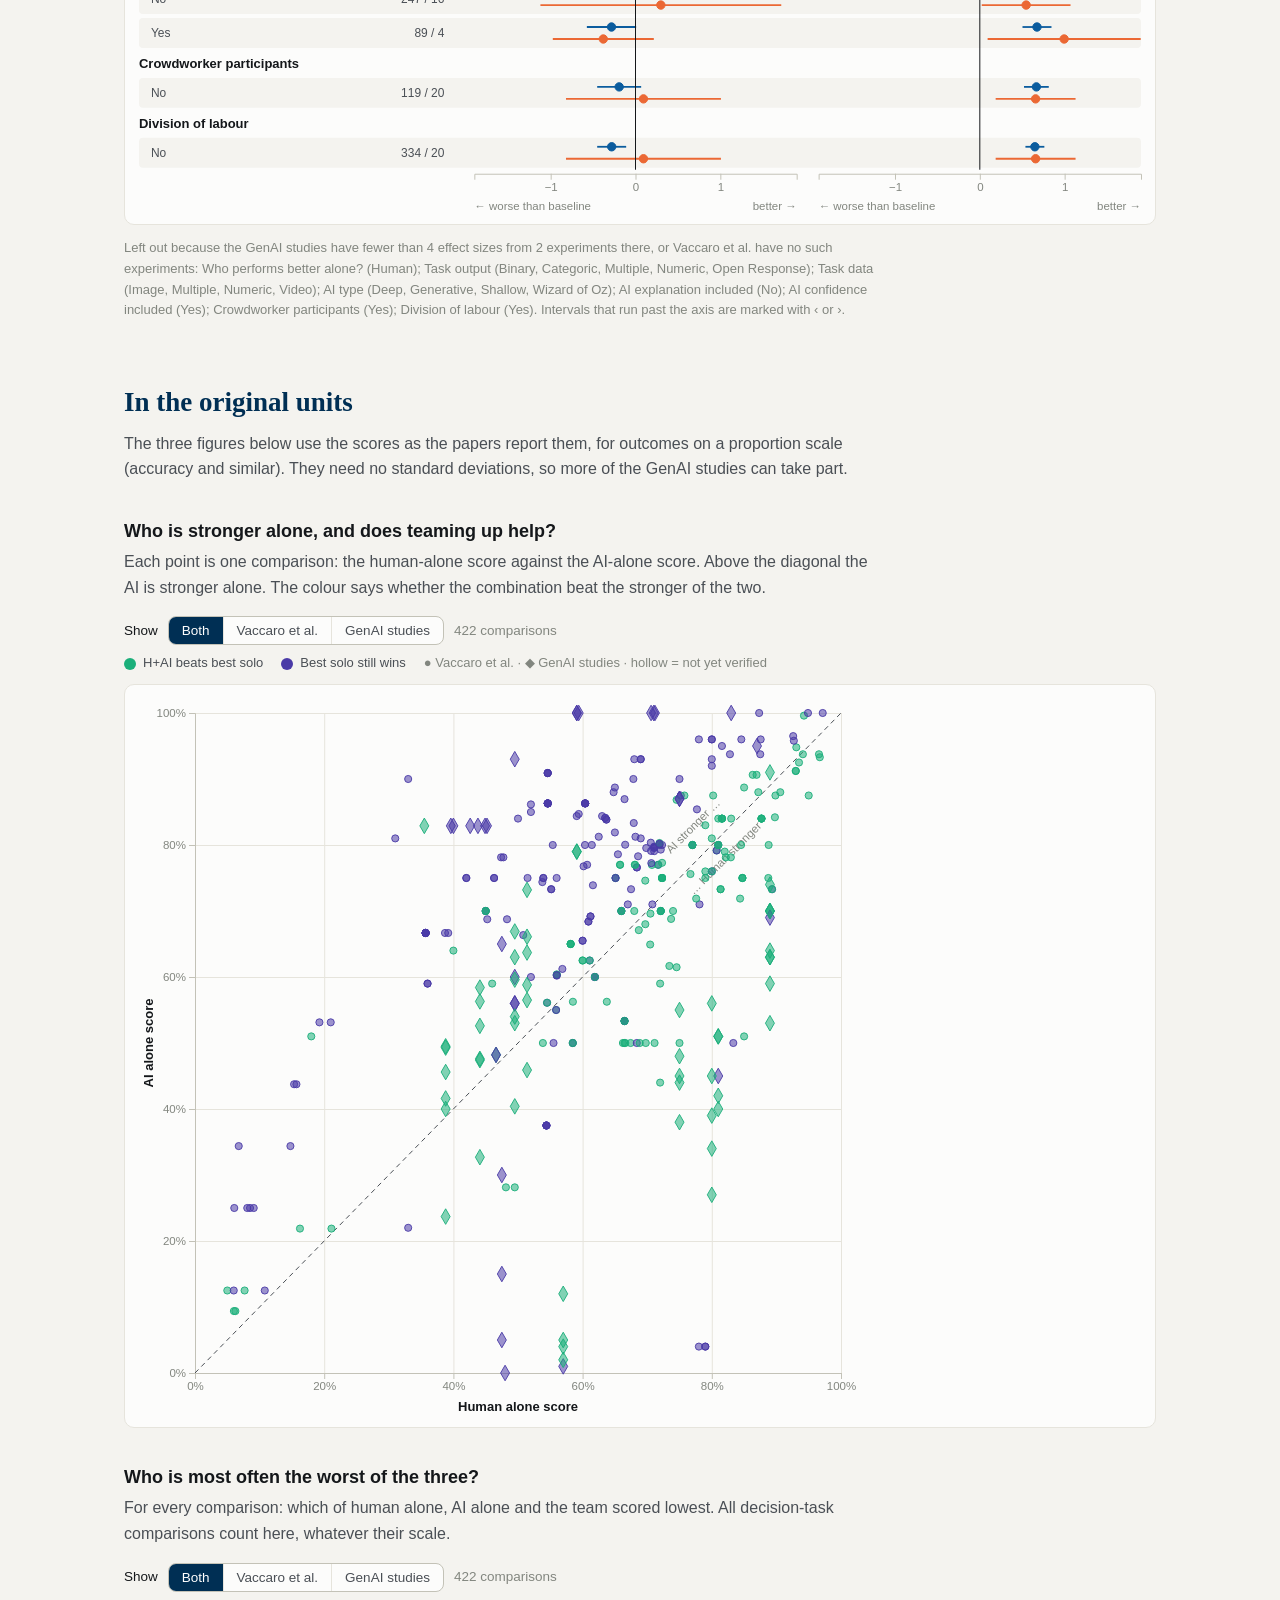
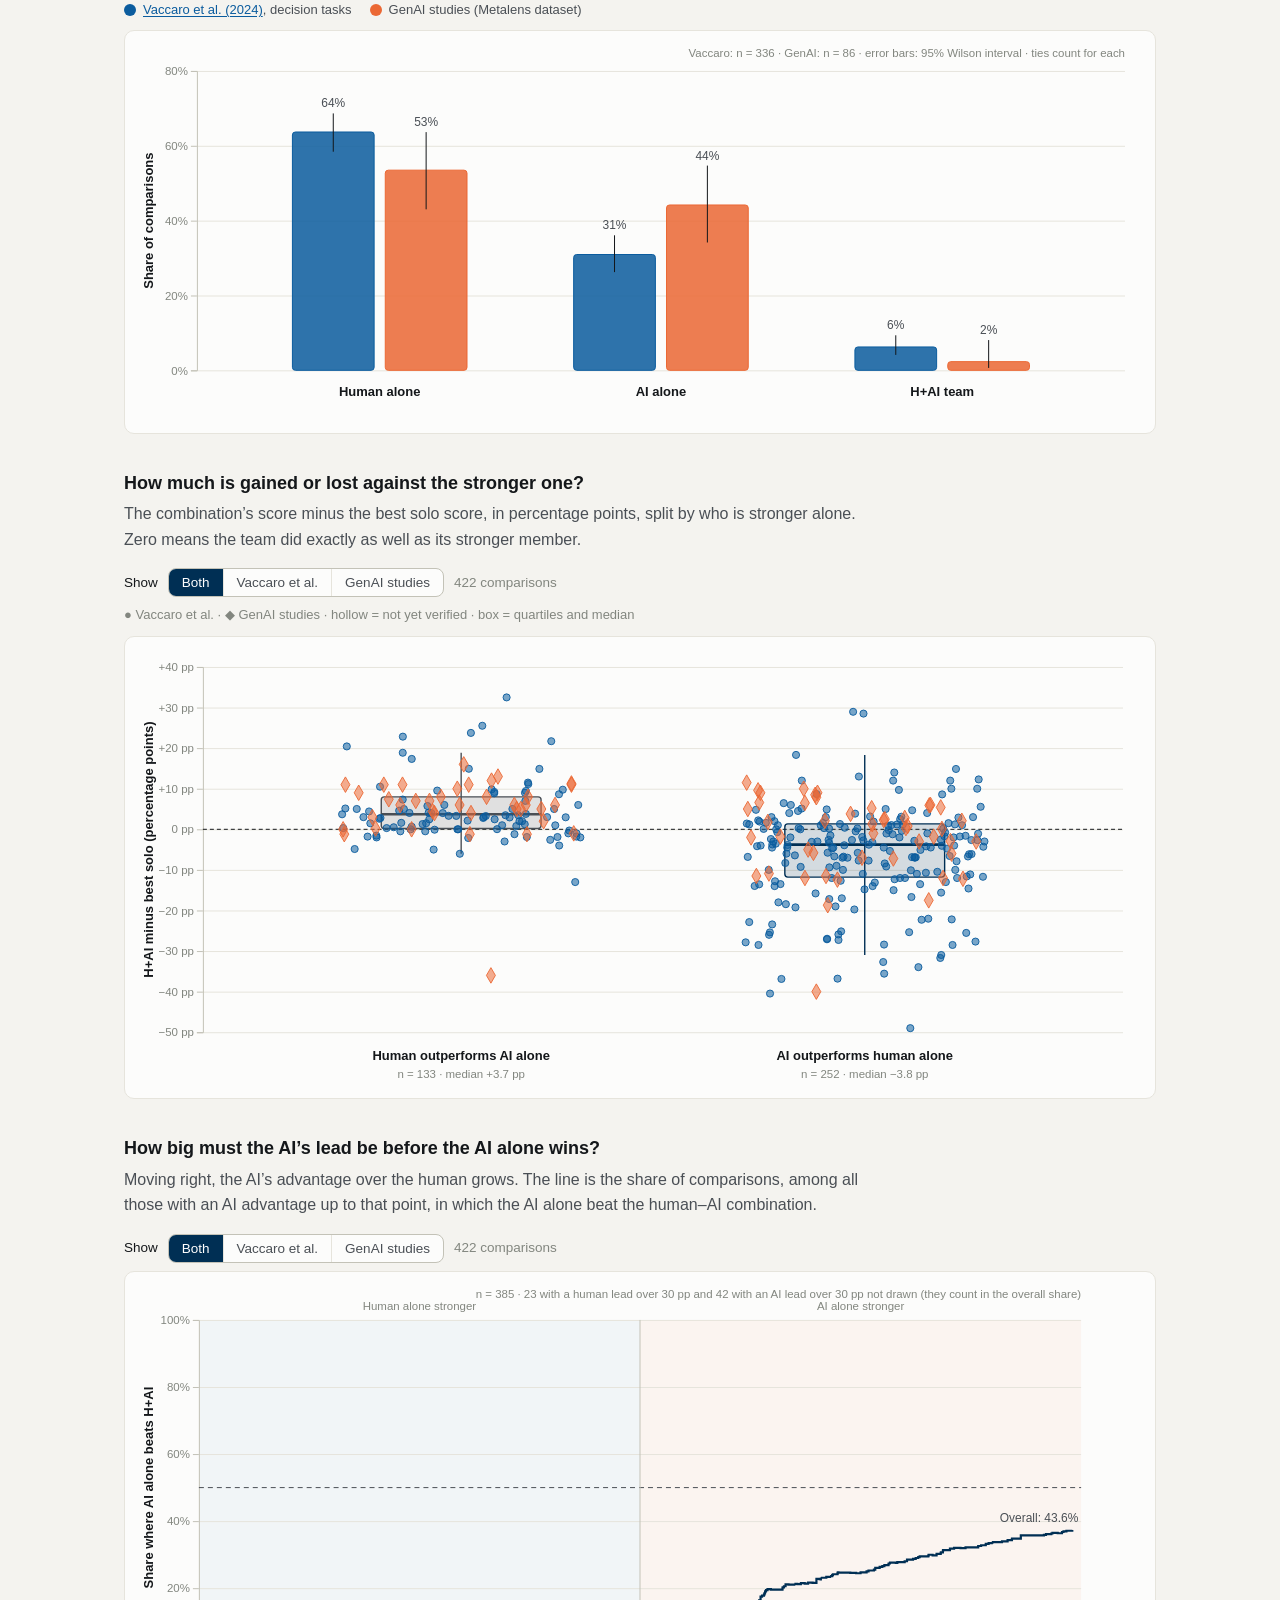
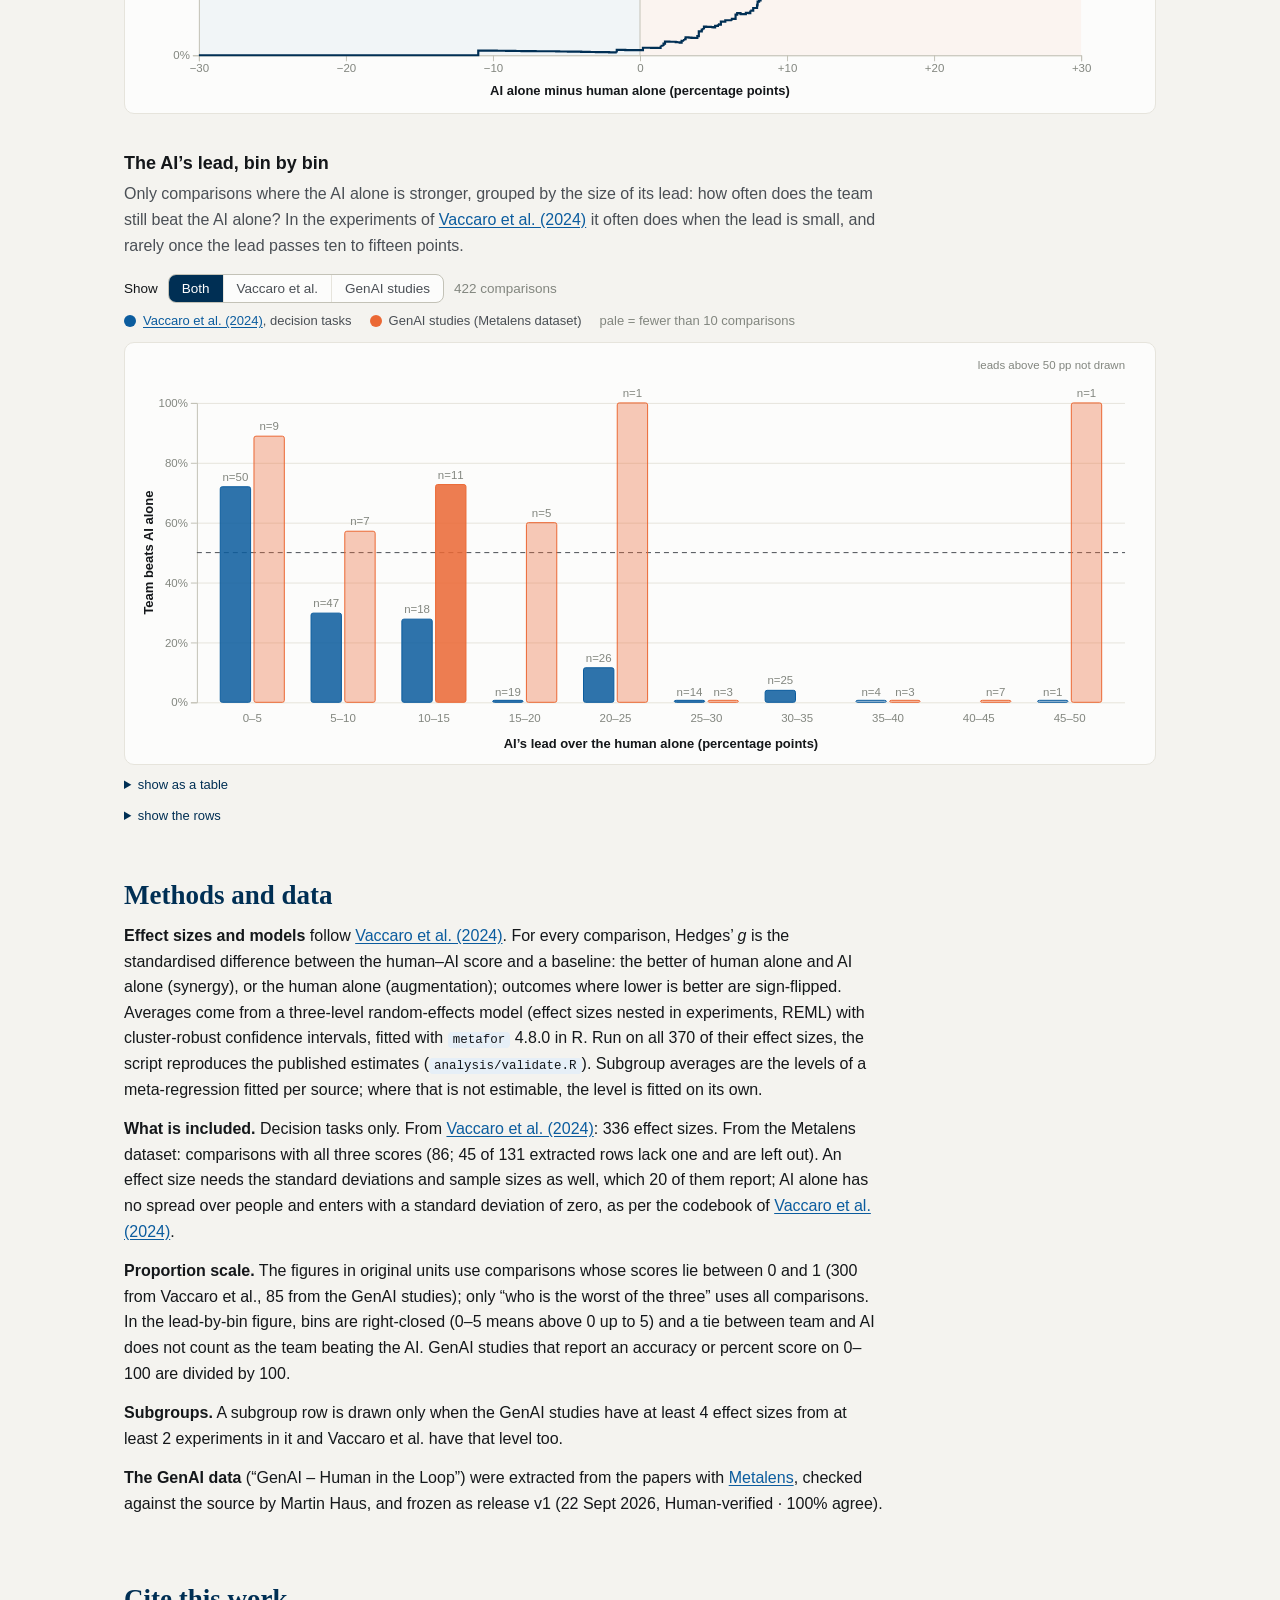
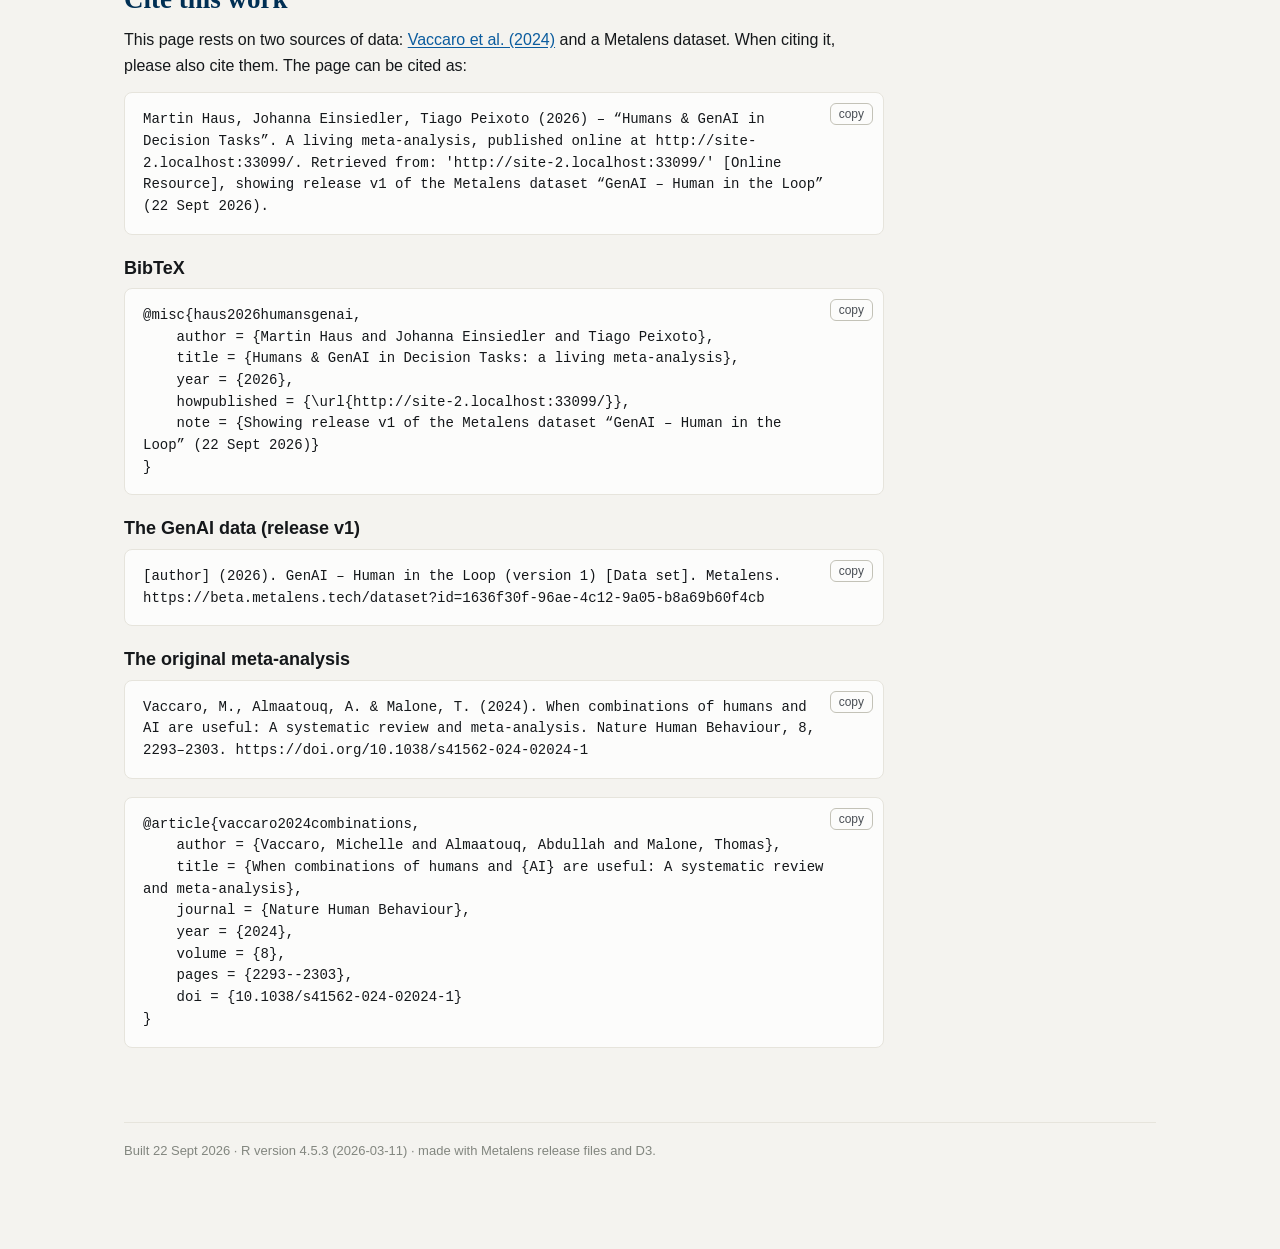
==== commit d610d081: "Cite this work: the page (text + BibTeX), the data release, the original study, with copy buttons Co" ====
--- a/index.html
+++ b/index.html
@@ -69,6 +69,7 @@
     </section>
 
     <section id="methods"><h2>Methods and data</h2><div class="prose" id="methods-text"></div></section>
+    <section id="cite"><h2>Cite this work</h2><div class="prose" id="cite-text"></div></section>
     <footer id="foot"></footer>
   </main>
   <script type="module" src="js/main.js"></script>
--- a/css/style.css
+++ b/css/style.css
@@ -75,3 +75,9 @@
 
 .legend em { font-style: normal; }
 .stale { padding: 10px 12px; border-radius: 8px; background: #fff4e0; border: 1px solid #eb6834; font-size: 14px; }
+
+/* cite this work */
+.citebox { position: relative; background: var(--surface); border: 1px solid var(--grid); border-radius: 8px; padding: 16px 56px 16px 18px; margin: 8px 0 18px; font: 14px/1.55 ui-monospace, SFMono-Regular, Menlo, Consolas, monospace; color: var(--ink); white-space: pre-wrap; word-break: break-word; max-width: 900px; }
+.citebox .copy { position: absolute; top: 10px; right: 10px; border: 1px solid var(--axis); background: var(--surface); color: var(--ink-2); border-radius: 6px; padding: 3px 8px; font: 12px var(--sans); cursor: pointer; }
+.citebox .copy:hover { color: var(--navy); border-color: var(--navy); }
+#cite h3 { margin: 22px 0 4px; }
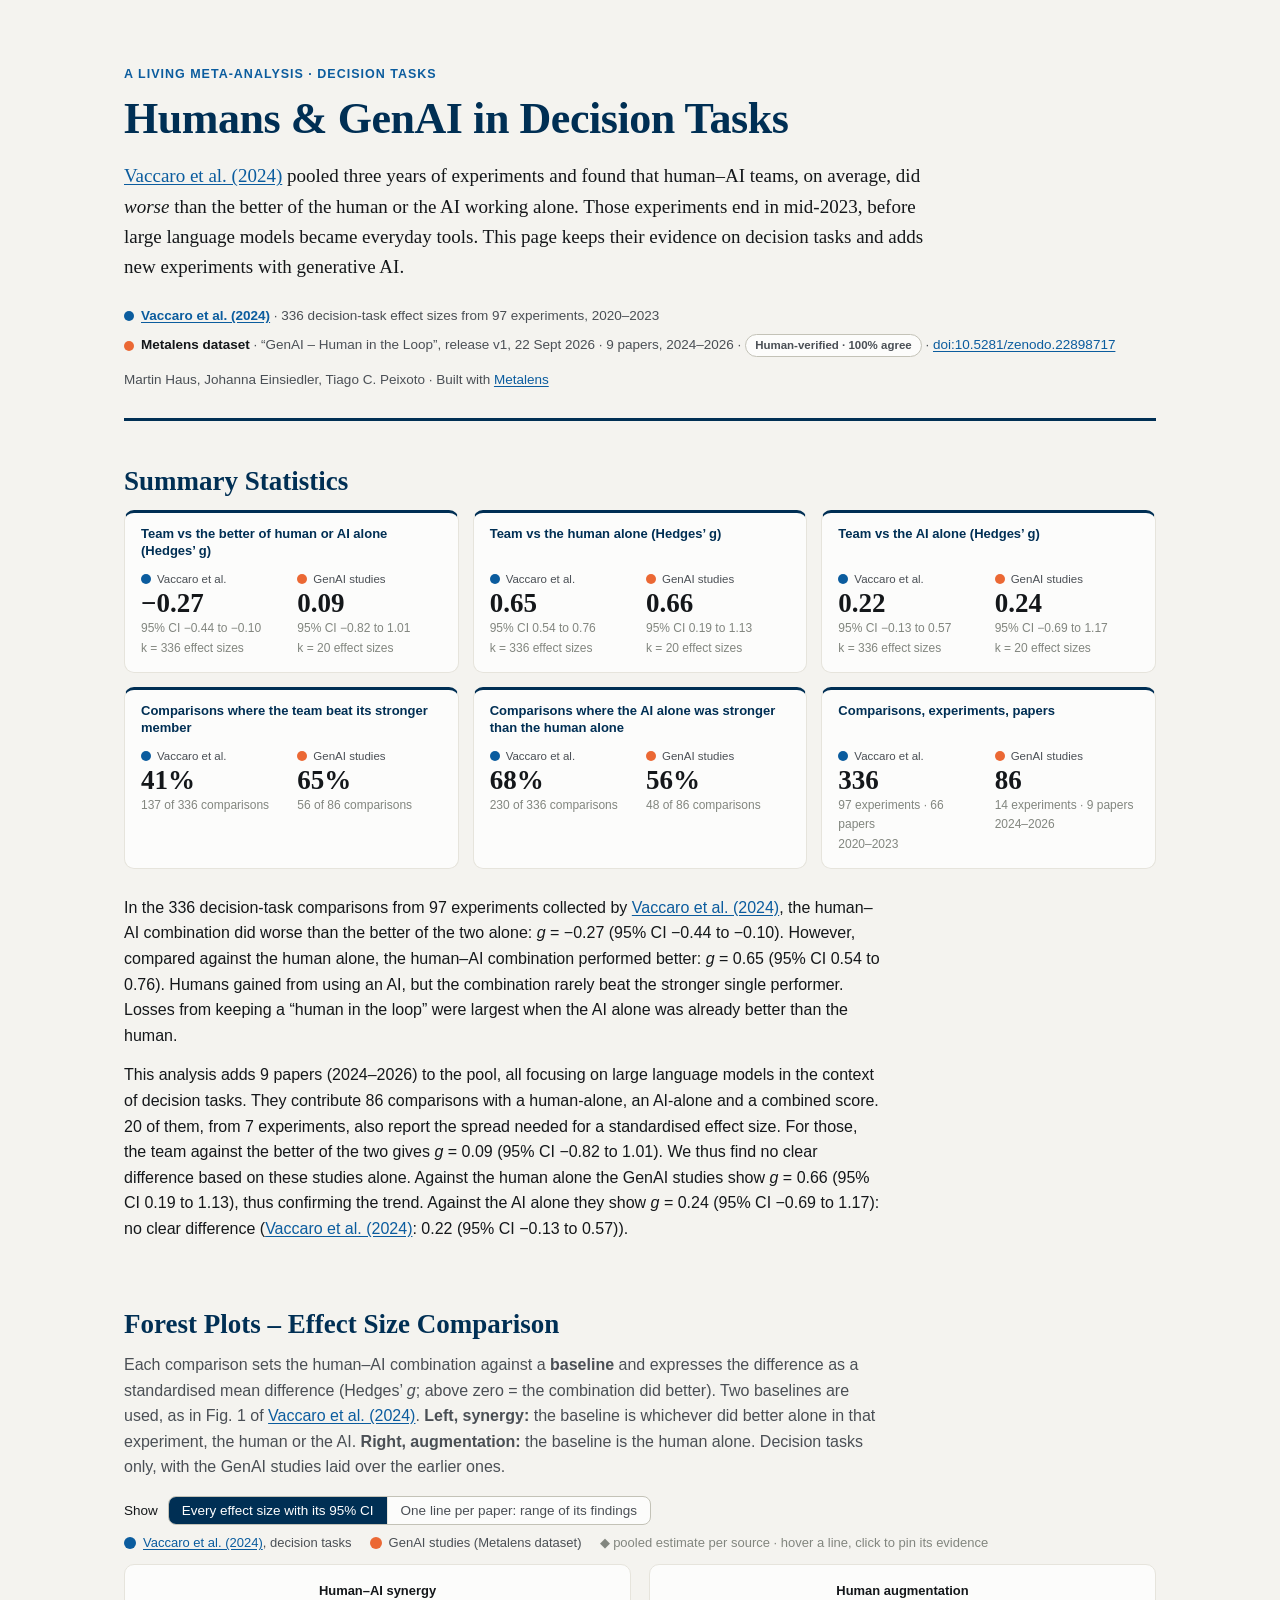
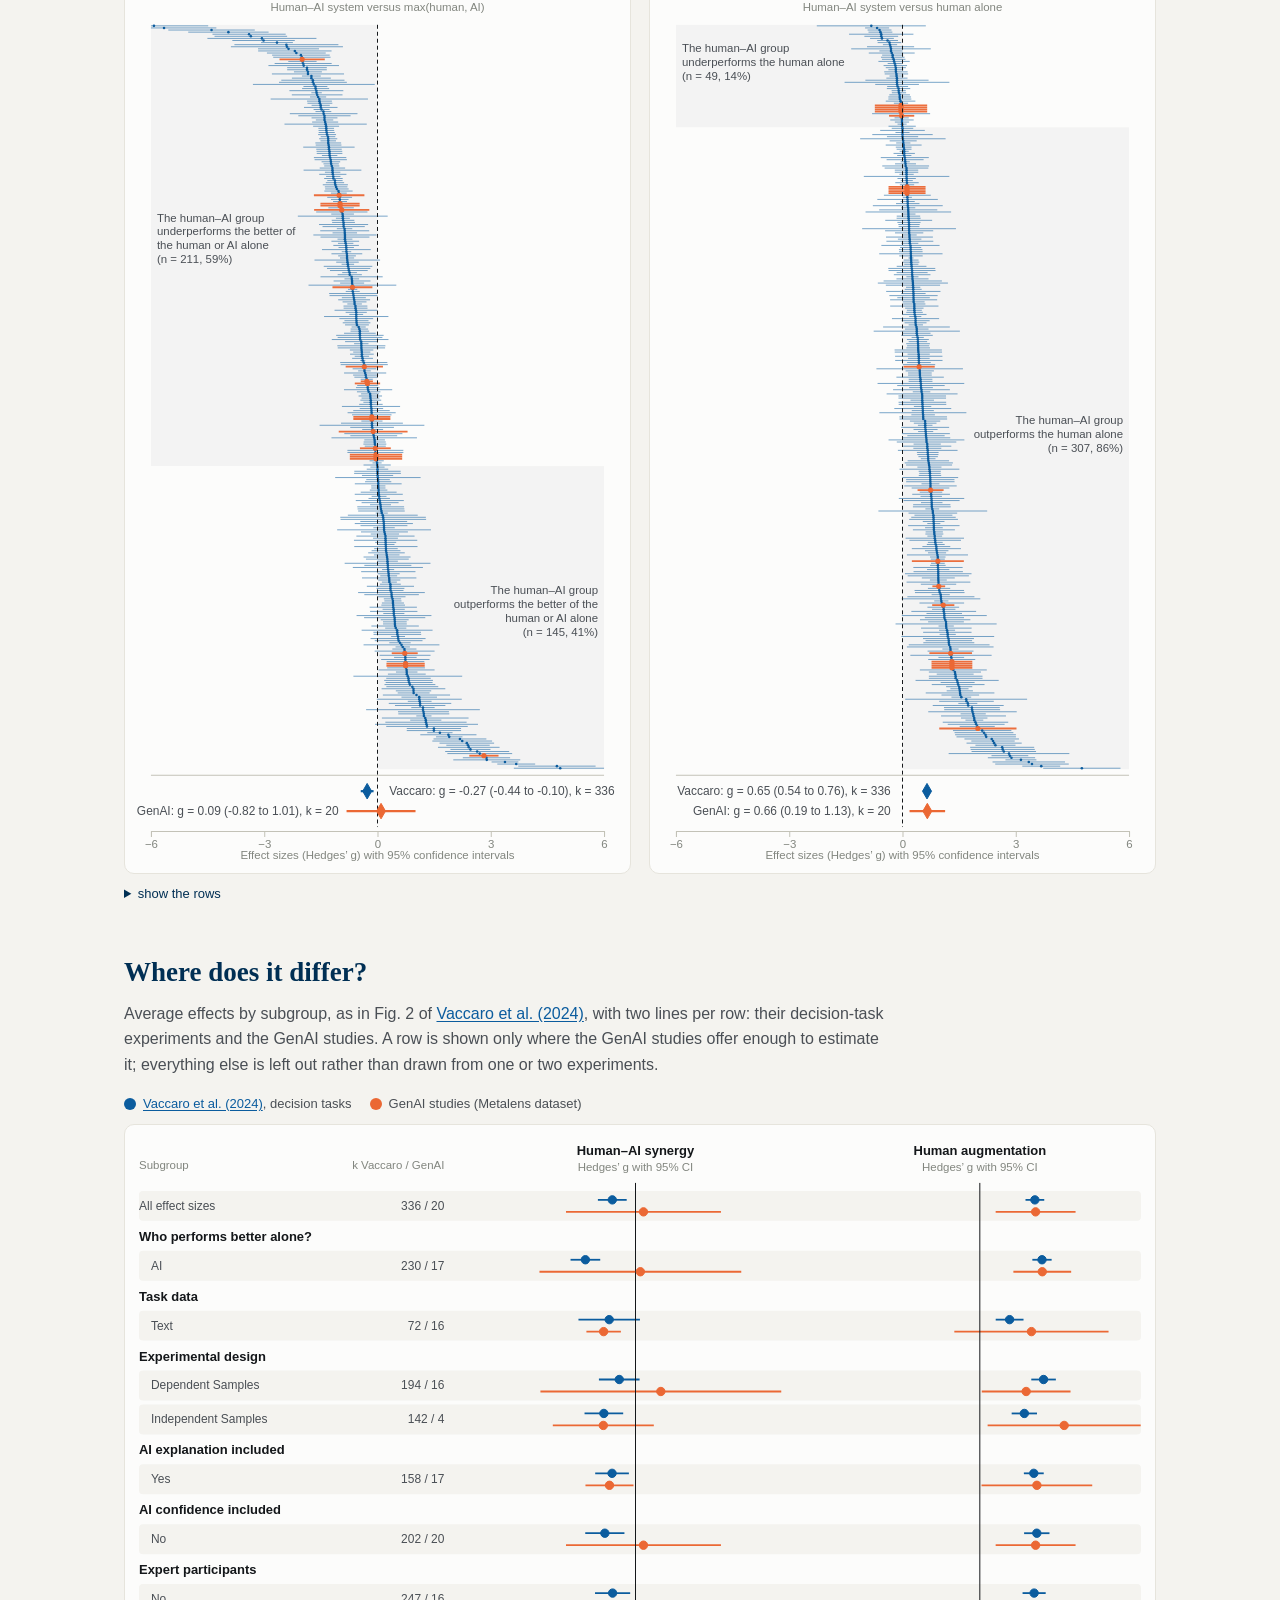
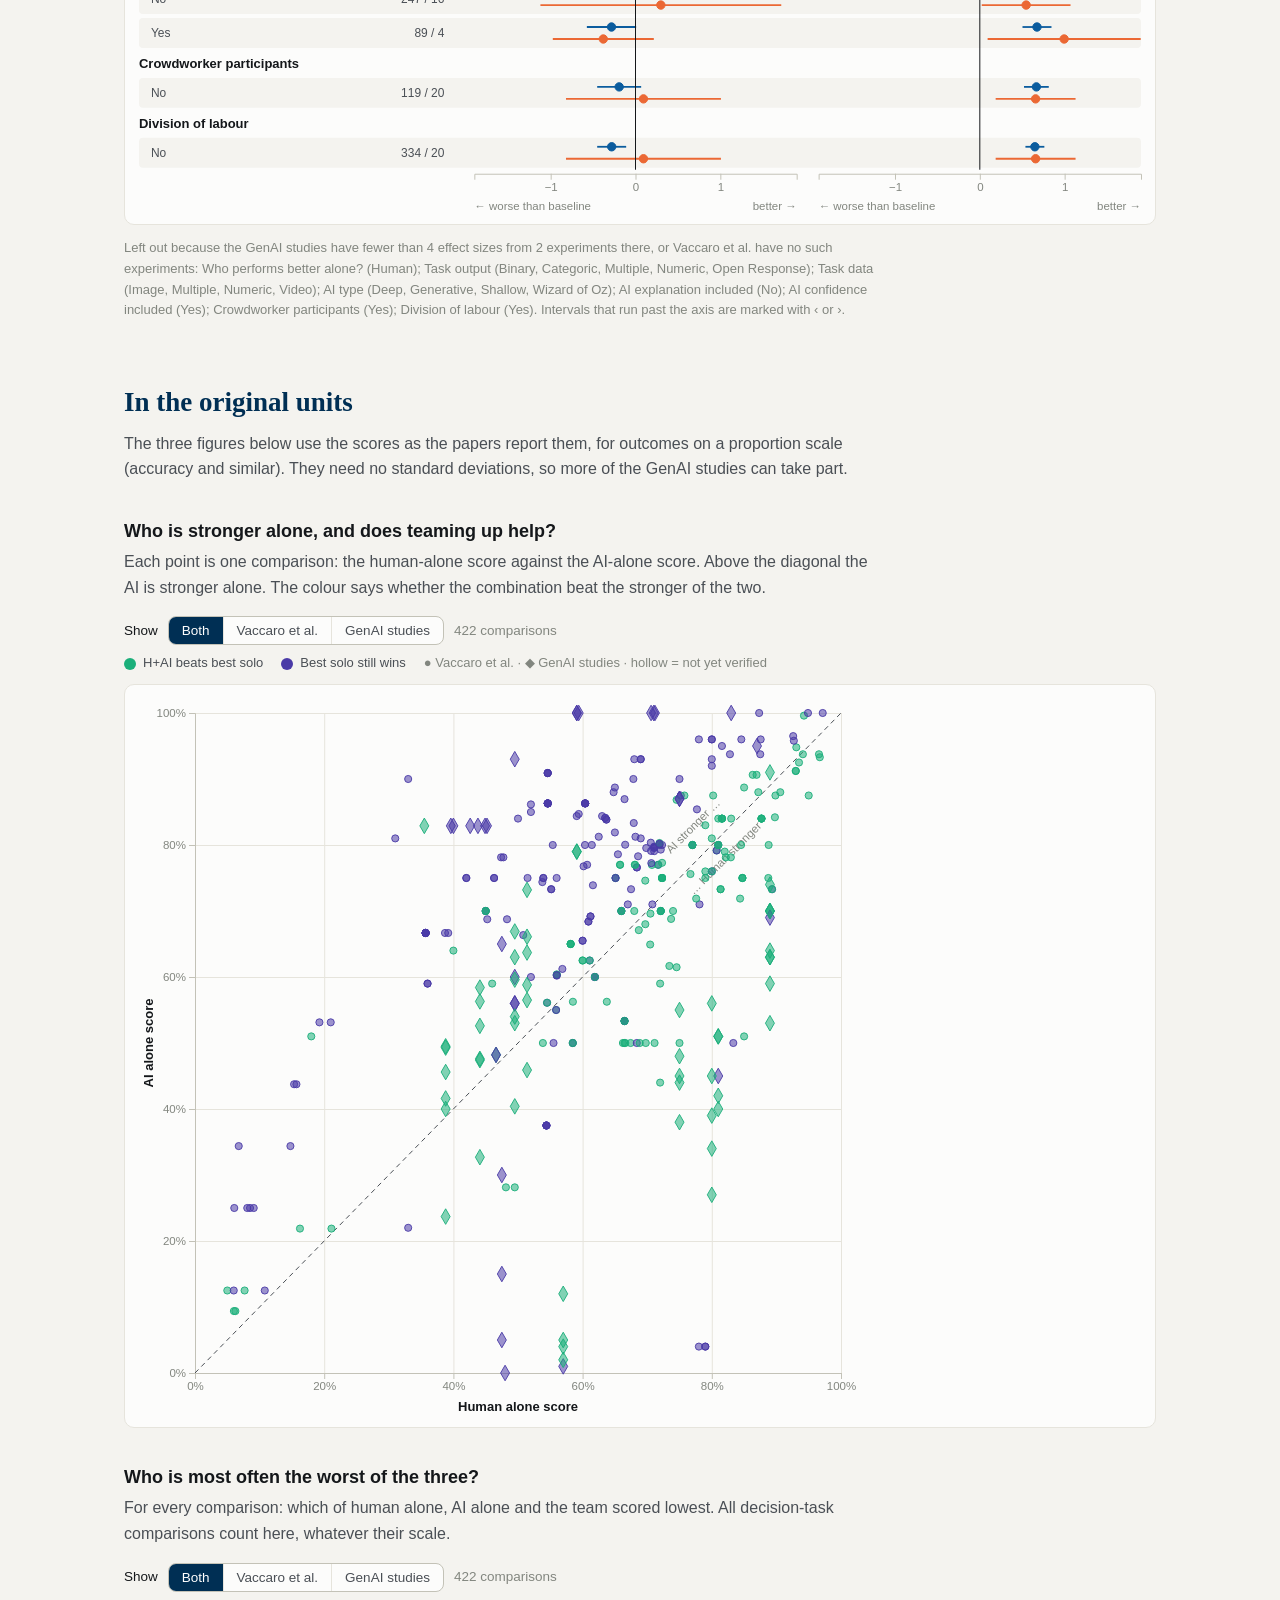
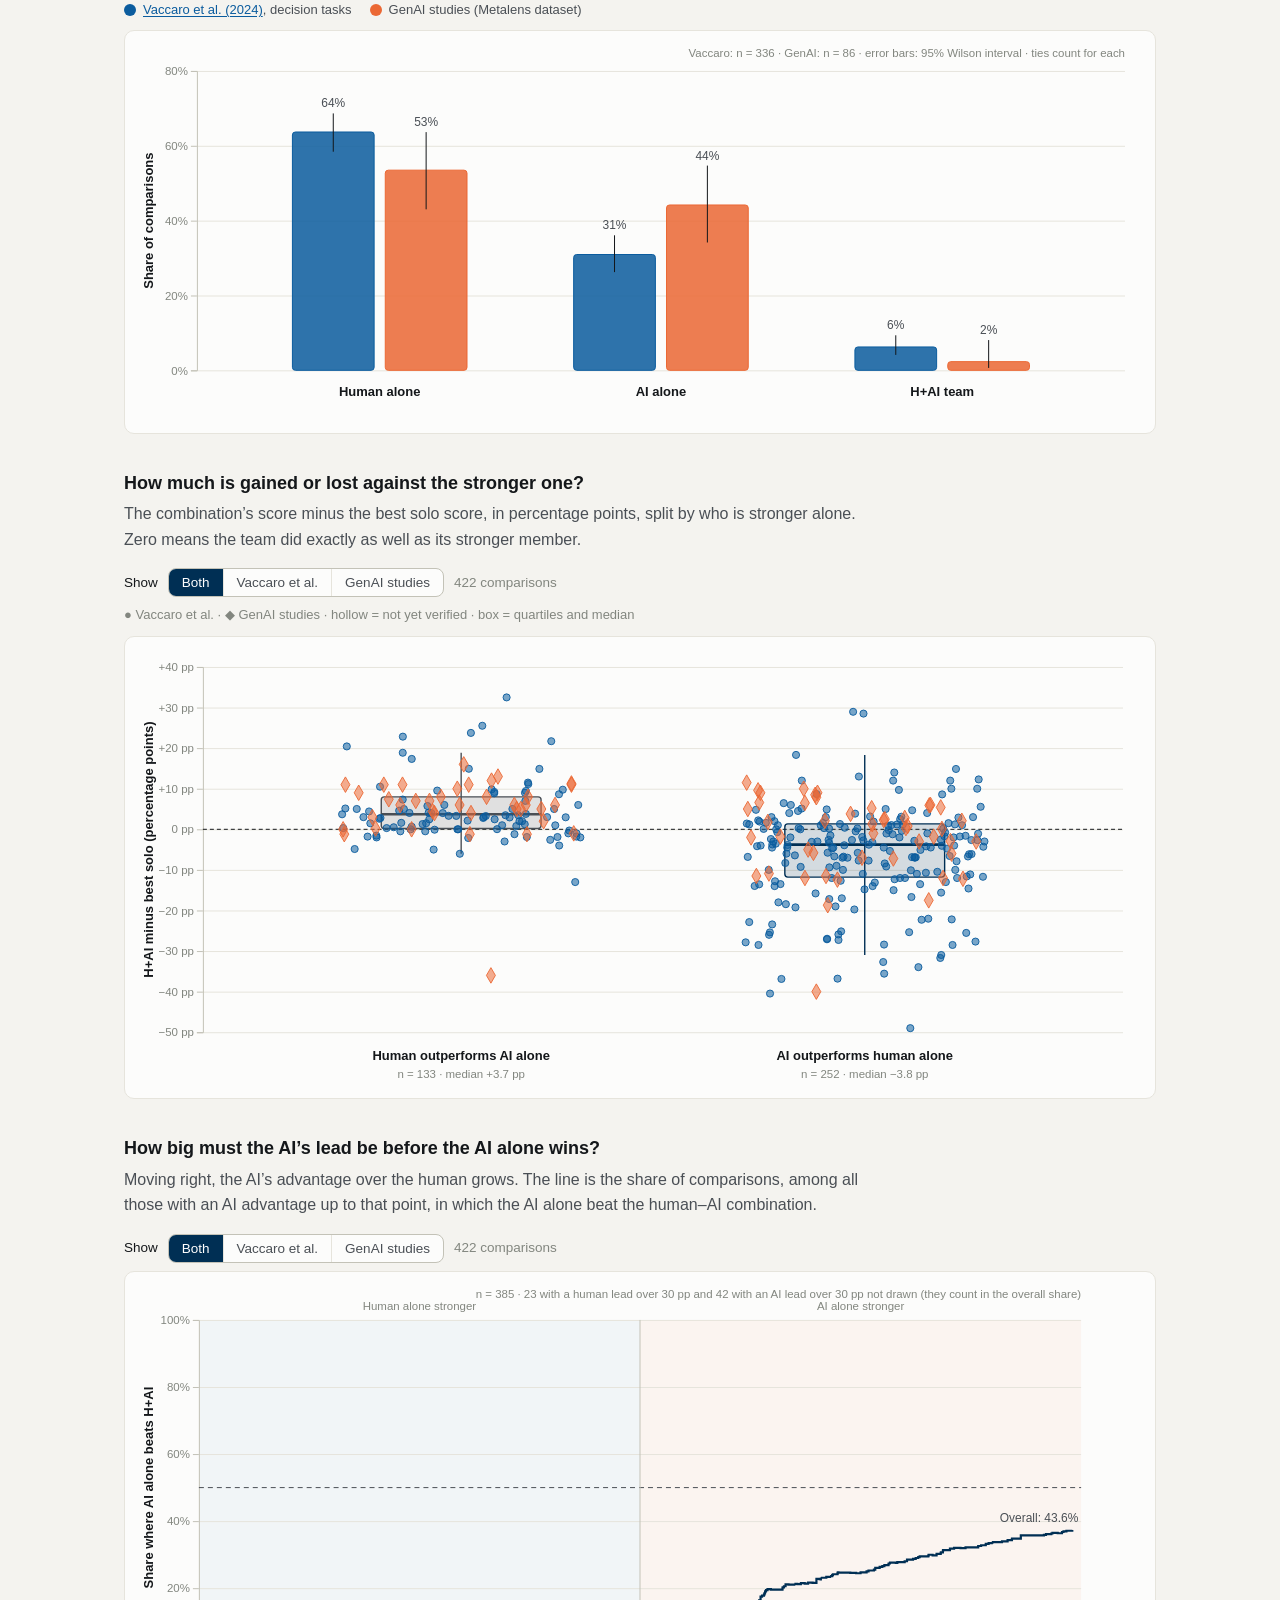
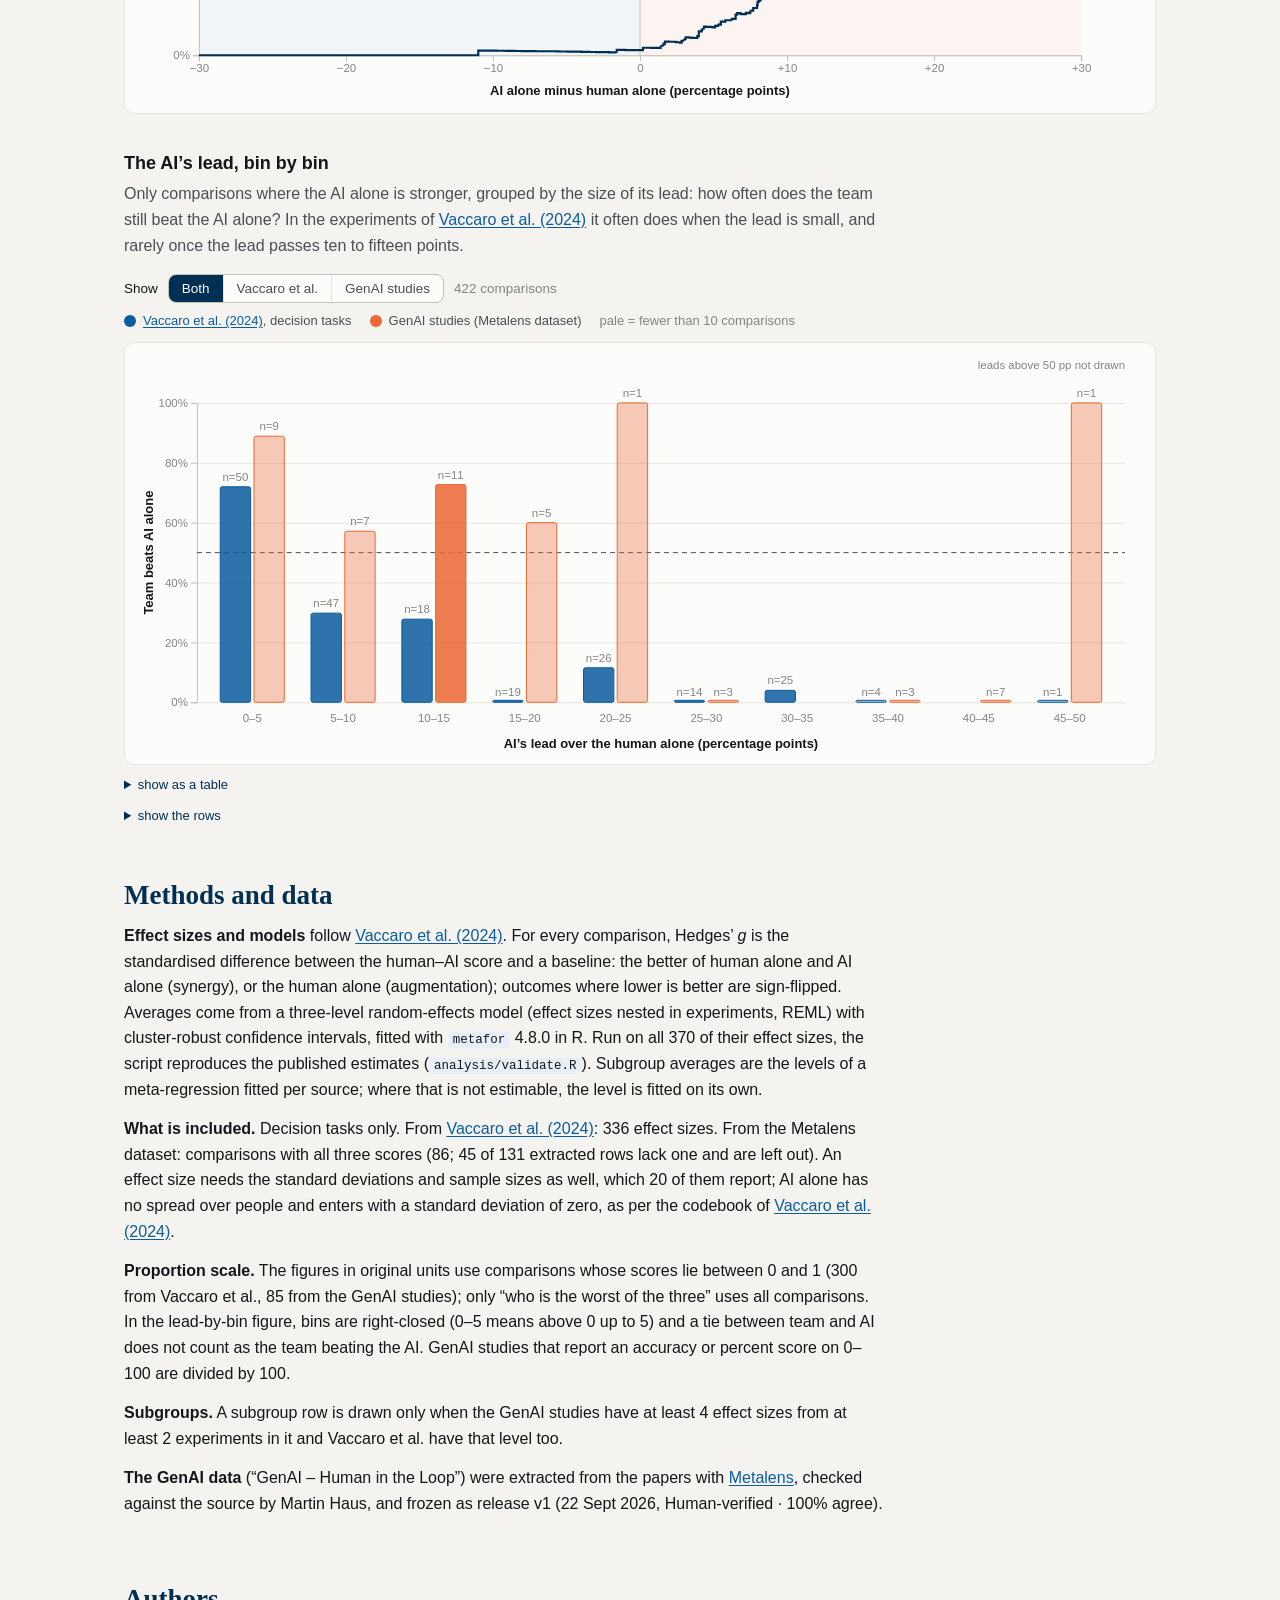
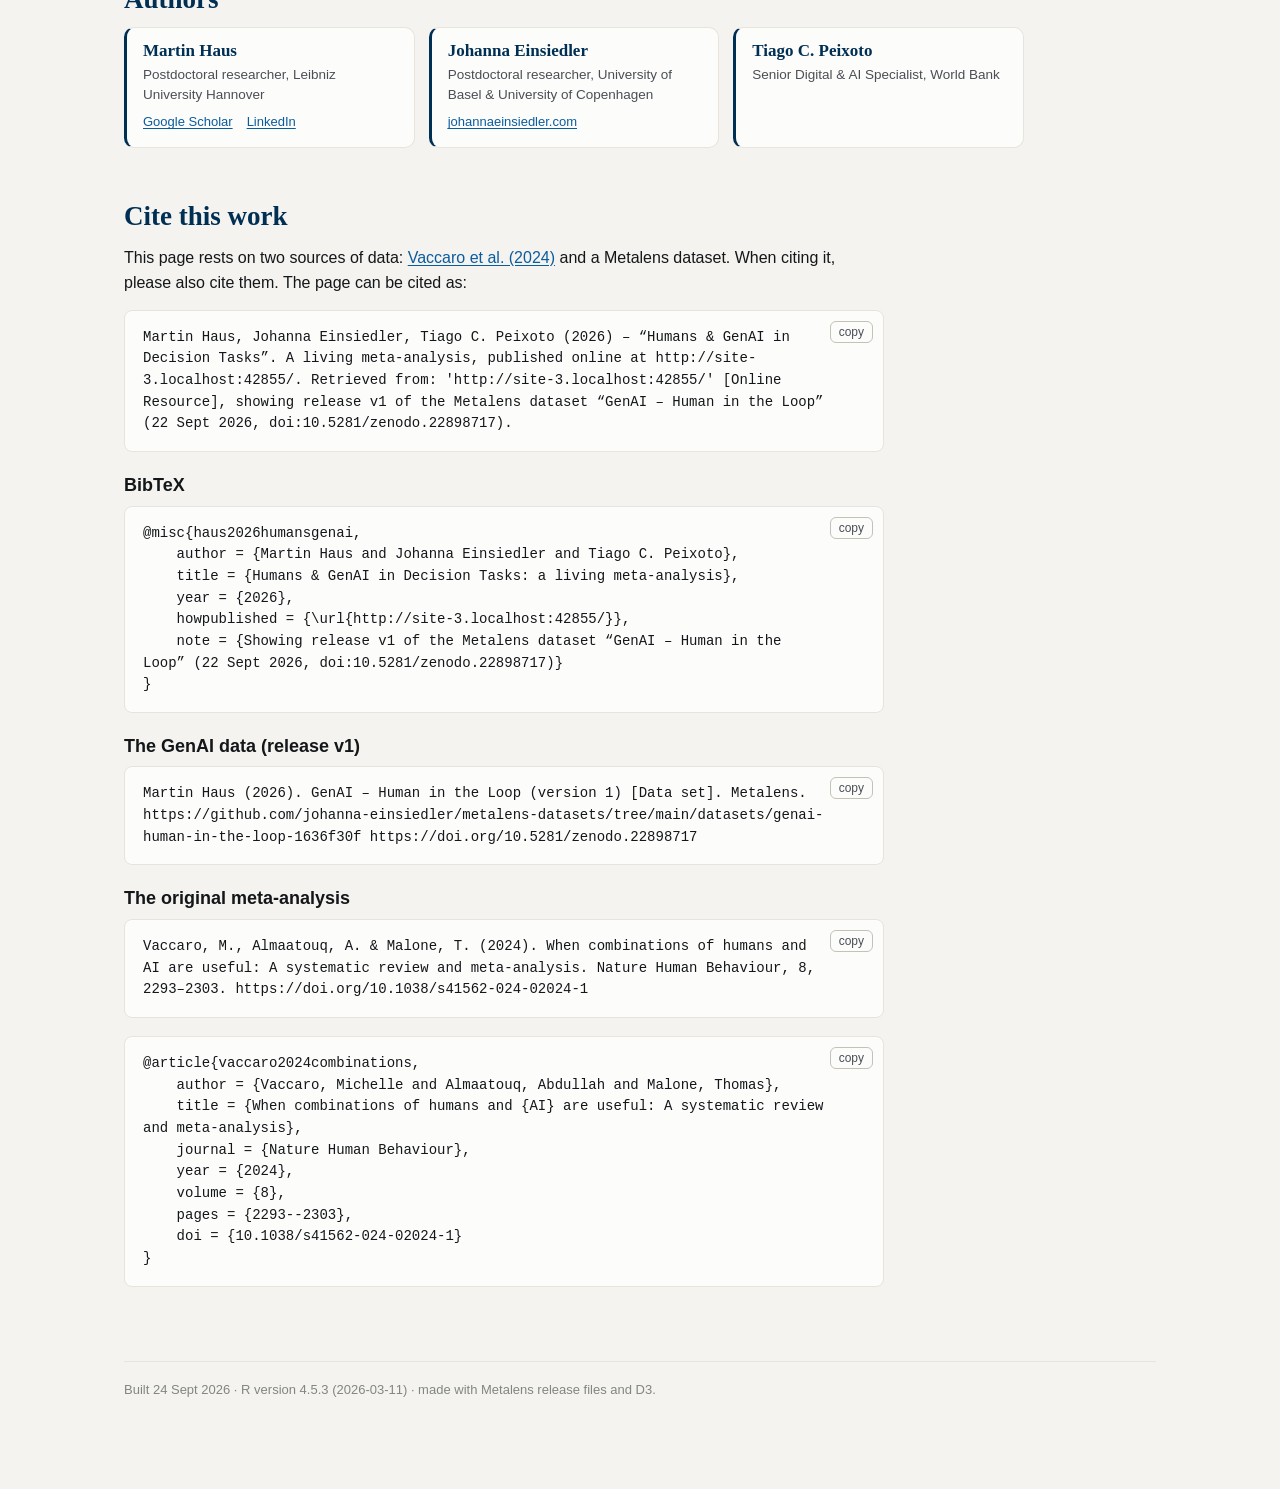
==== commit 48802557: "The authors are named with their affiliations, not just in the byline The byline carried three names" ====
--- a/index.html
+++ b/index.html
@@ -69,6 +69,7 @@
     </section>
 
     <section id="methods"><h2>Methods and data</h2><div class="prose" id="methods-text"></div></section>
+    <section id="authors"><h2>Authors</h2><div class="authors" id="authors-list"></div></section>
     <section id="cite"><h2>Cite this work</h2><div class="prose" id="cite-text"></div></section>
     <footer id="foot"></footer>
   </main>
--- a/css/style.css
+++ b/css/style.css
@@ -81,3 +81,10 @@
 .citebox .copy { position: absolute; top: 10px; right: 10px; border: 1px solid var(--axis); background: var(--surface); color: var(--ink-2); border-radius: 6px; padding: 3px 8px; font: 12px var(--sans); cursor: pointer; }
 .citebox .copy:hover { color: var(--navy); border-color: var(--navy); }
 #cite h3 { margin: 22px 0 4px; }
+
+/* Authors: one card per person — name, affiliation, and where to find them. */
+.authors { display: grid; grid-template-columns: repeat(auto-fill, minmax(260px, 1fr)); gap: 14px; max-width: 900px; }
+.author { background: var(--surface); border: 1px solid var(--grid); border-left: 3px solid var(--navy); border-radius: 10px; padding: 12px 16px 14px; }
+.author .an { font: 600 17px/1.25 var(--serif); color: var(--navy); }
+.author .aa { font-size: 13.5px; color: var(--ink-2); margin-top: 4px; line-height: 1.45; }
+.author .al { margin-top: 8px; display: flex; flex-wrap: wrap; gap: 6px 14px; font-size: 13px; }
